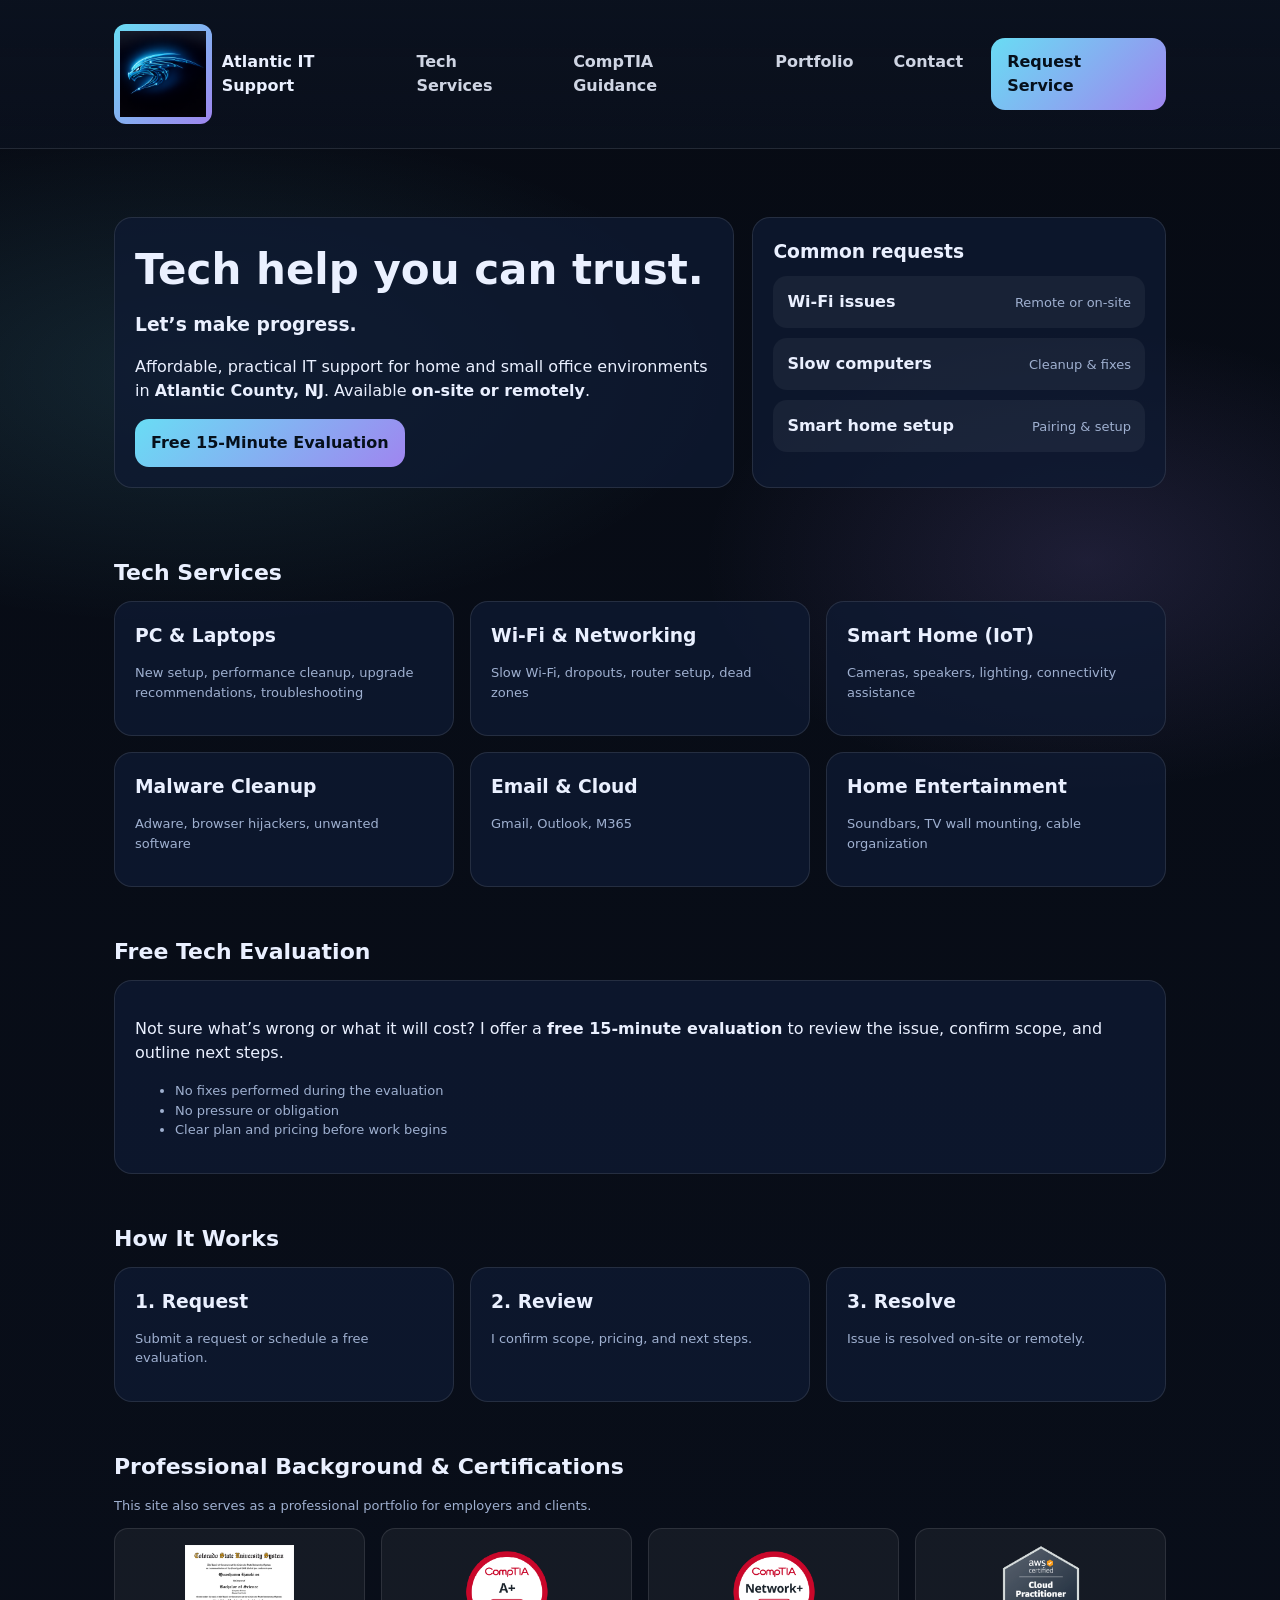
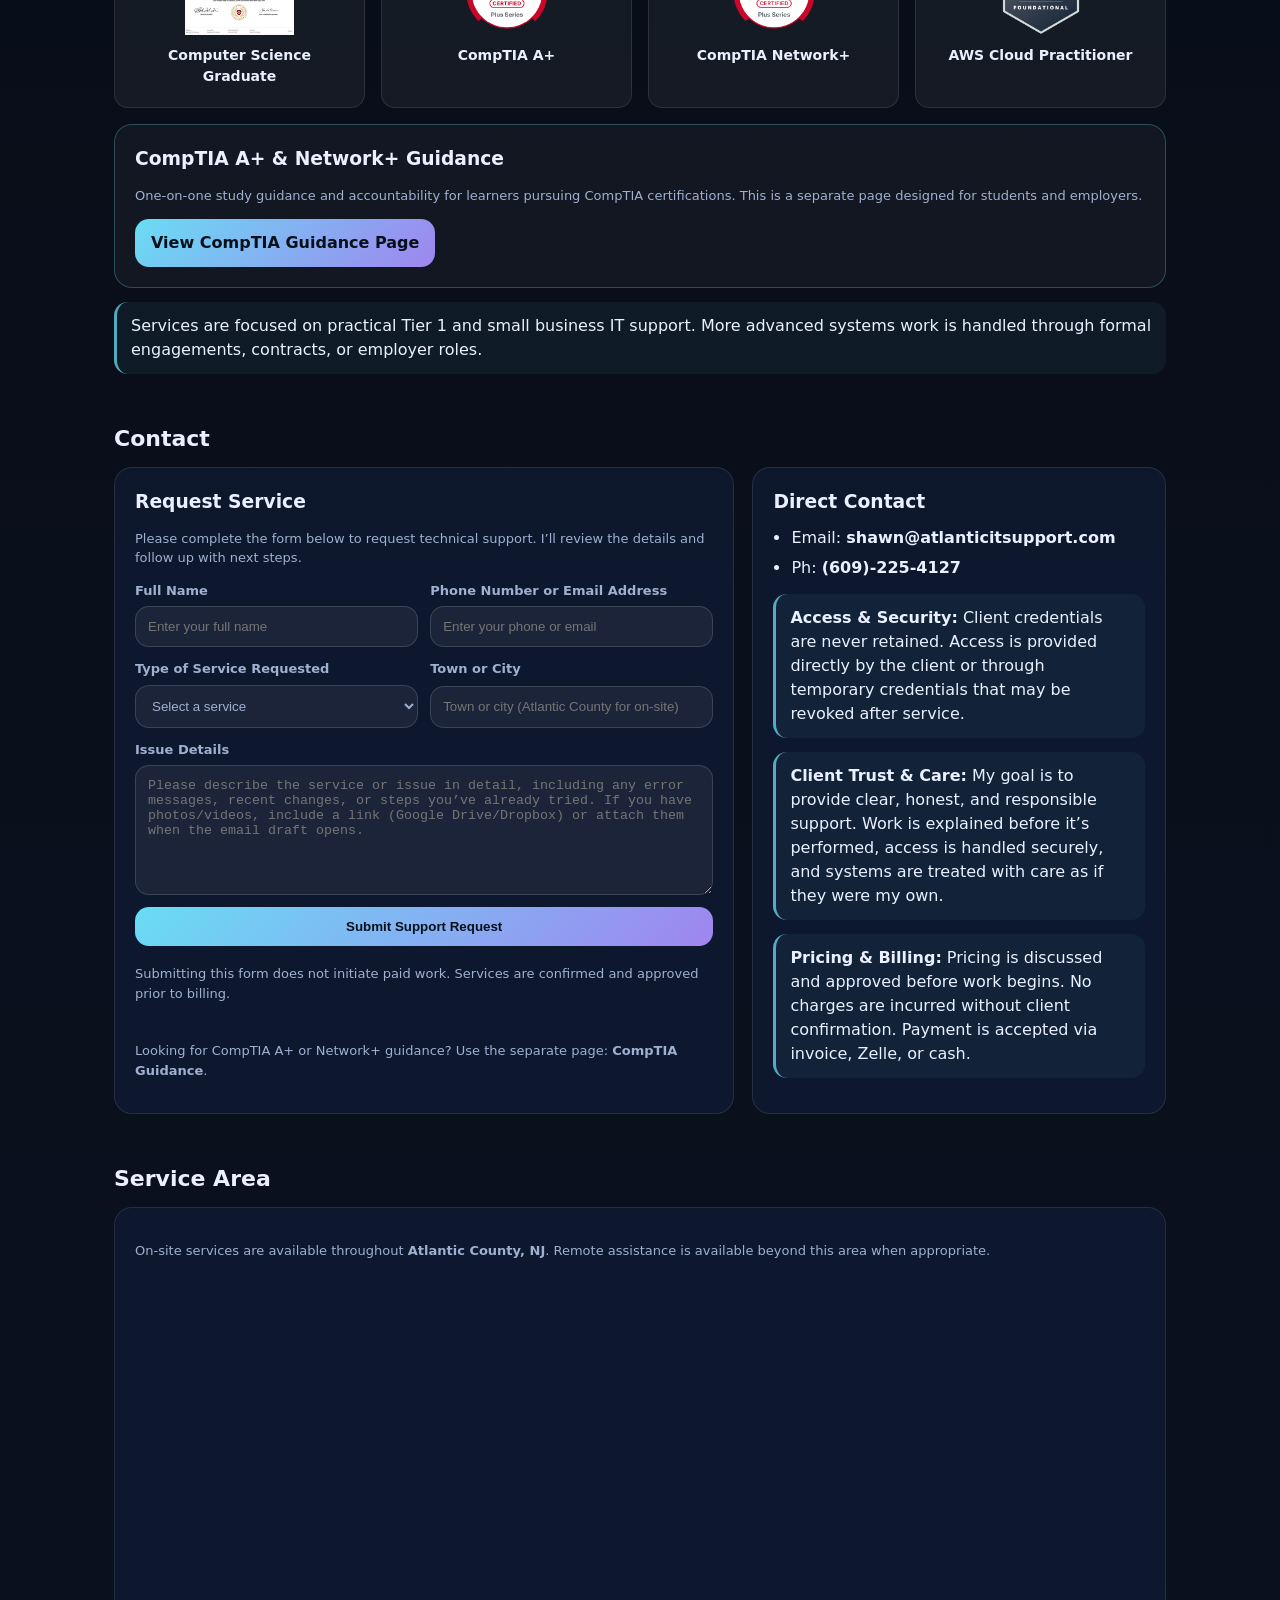
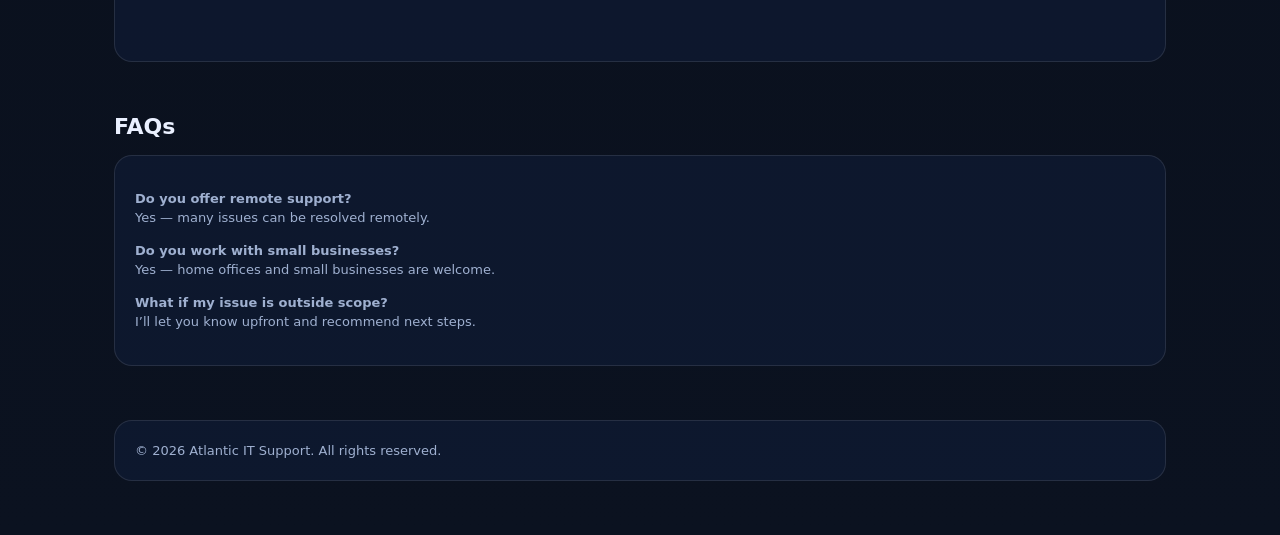
==== index.html @ 0d0eb80c "Initial commit" ====
<!doctype html>
<html lang="en">
<head>
  <meta charset="UTF-8"/>
  <meta name="viewport" content="width=device-width, initial-scale=1"/>
  <meta name="description" content="Local IT support in Atlantic County, NJ. Computers, Wi-Fi, smart home setup, cleanup, and tech diagnostics."/>
  <link rel="icon" type="image/png" href="favicon.png">
  <title>Atlantic IT Support</title>
  <link rel="stylesheet" href="styles.css"/>
</head>
<body>

<div class="nav">
  <div class="wrap">
    <div class="brand">
      <div class="logo">
        <img src="Atlantic IT logo.png" alt="Atlantic IT Support logo" />
      </div>
      <div>Atlantic IT Support</div>
    </div>

    <!-- Hamburger button (mobile) -->
    <button class="menu-toggle"
            type="button"
            aria-label="Open menu"
            aria-expanded="false"
            aria-controls="mobileMenu">
      <span></span>
      <span></span>
      <span></span>
    </button>

    <!-- Nav links (desktop + mobile dropdown) -->
    <nav id="mobileMenu" class="links" aria-label="Primary navigation">
      <a href="#services">Tech Services</a>
      <a href="comptia-guidance.html">CompTIA Guidance</a>
      <a href="#portfolio">Portfolio</a>
      <a href="#contact">Contact</a>
    </nav>

    <a class="btn primary" href="#contact">Request Service</a>
  </div>
</div>

<main class="wrap">

<section class="hero">
  <div class="grid">
    <div class="card">
      <h1>Tech help you can trust.</h1>
      <h3>Let’s make progress.</h3>
      <p>
        Affordable, practical IT support for home and small office environments in
        <strong>Atlantic County, NJ</strong>. Available <strong>on-site or remotely</strong>.
      </p>

      <div style="display:flex; gap:12px; flex-wrap:wrap;">
        <a class="btn primary" href="#evaluation">Free 15-Minute Evaluation</a>
      </div>
    </div>

    <div class="card">
      <h3>Common requests</h3>
      <div class="price"><strong>Wi-Fi issues</strong><span class="small">Remote or on-site</span></div>
      <div class="price"><strong>Slow computers</strong><span class="small">Cleanup & fixes</span></div>
      <div class="price"><strong>Smart home setup</strong><span class="small">Pairing & setup</span></div>
    </div>
  </div>
</section>

<section id="services" class="section">
  <h2>Tech Services</h2>
  <div class="cols">
    <div class="card"><h3>PC & Laptops</h3><p class="small">New setup, performance cleanup, upgrade recommendations, troubleshooting</p></div>
    <div class="card"><h3>Wi-Fi & Networking</h3><p class="small">Slow Wi-Fi, dropouts, router setup, dead zones</p></div>
    <div class="card"><h3>Smart Home (IoT)</h3><p class="small">Cameras, speakers, lighting, connectivity assistance</p></div>
    <div class="card"><h3>Malware Cleanup</h3><p class="small">Adware, browser hijackers, unwanted software</p></div>
    <div class="card"><h3>Email & Cloud</h3><p class="small">Gmail, Outlook, M365</p></div>
    <div class="card"><h3>Home Entertainment</h3><p class="small">Soundbars, TV wall mounting, cable organization</p></div>
  </div>
</section>

<section id="evaluation" class="section">
  <h2>Free Tech Evaluation</h2>
  <div class="card">
    <p>
      Not sure what’s wrong or what it will cost? I offer a
      <strong>free 15-minute evaluation</strong> to review the issue,
      confirm scope, and outline next steps.
    </p>
    <ul class="small">
      <li>No fixes performed during the evaluation</li>
      <li>No pressure or obligation</li>
      <li>Clear plan and pricing before work begins</li>
    </ul>
  </div>
</section>

<section class="section">
  <h2>How It Works</h2>
  <div class="cols">
    <div class="card">
      <h3>1. Request</h3>
      <p class="small">Submit a request or schedule a free evaluation.</p>
    </div>
    <div class="card">
      <h3>2. Review</h3>
      <p class="small">I confirm scope, pricing, and next steps.</p>
    </div>
    <div class="card">
      <h3>3. Resolve</h3>
      <p class="small">Issue is resolved on-site or remotely.</p>
    </div>
  </div>
</section>


<section id="portfolio" class="section">
  <h2>Professional Background & Certifications</h2>
  <p class="small">
    This site also serves as a professional portfolio for employers and clients.
  </p>

  <div class="badges">
    <div class="badge">
      <img src="My degree img.png" alt="Computer Science Graduate" />
      <span>Computer Science Graduate</span>
    </div>

    <div class="badge">
      <img src="comptia-a-ce-certification.1.png" alt="CompTIA A+ Certification" />
      <span>CompTIA A+</span>
    </div>

    <div class="badge">
      <img src="comptia-network-ce-certification.1.png" alt="CompTIA Network+ Certification" />
      <span>CompTIA Network+</span>
    </div>

    <div class="badge">
      <img src="aws-certified-cloud-practitioner.png" alt="AWS Cloud Practitioner Certification" />
      <span>AWS Cloud Practitioner</span>
    </div>
  </div>

  <div class="card portfolio-cta" style="margin-top:16px;">
    <h3>CompTIA A+ & Network+ Guidance</h3>
    <p class="small">
      One-on-one study guidance and accountability for learners pursuing CompTIA certifications.
      This is a separate page designed for students and employers.
    </p>
    <div style="margin-top:10px;">
      <a class="btn primary" href="comptia-guidance.html">View CompTIA Guidance Page</a>
    </div>
  </div>

  <div class="notice">
    Services are focused on practical Tier 1 and small business IT support.
    More advanced systems work is handled through formal engagements, contracts, or employer roles.
  </div>
</section>



<section id="contact" class="section">
  <h2>Contact</h2>

  <div class="grid contact-grid">
    <div class="card">
      <h3>Request Service</h3>
      <p class="small">
        Please complete the form below to request technical support. I’ll review the details and follow up with next steps.
      </p>

      <form id="supportForm" class="support-form">
        <div class="row">
          <div class="field">
            <label for="fullName">Full Name</label>
            <input id="fullName" name="name" type="text" placeholder="Enter your full name" required />
          </div>

          <div class="field">
            <label for="contactInfo">Phone Number or Email Address</label>
            <input id="contactInfo" name="contact" type="text" placeholder="Enter your phone or email" required />
          </div>
        </div>

        <div class="row">
          <div class="field">
            <label for="serviceType">Type of Service Requested</label>
            <select id="serviceType" name="service" required>
              <option value="" selected>Select a service</option>
              <option>PC & Laptop Fixes</option>
              <option>Wi-Fi & Networking</option>
              <option>Smart Home (IoT)</option>
              <option>Malware Cleanup</option>
              <option>Email & Cloud</option>
              <option>Home Entertainment</option>
              <option>Free 15-Minute Evaluation</option>
            </select>
          </div>

          <div class="field">
            <label for="location">Town or City</label>
            <input id="location" name="location" type="text" placeholder="Town or city (Atlantic County for on-site)" />
          </div>
        </div>

        <div class="field">
          <label for="details">Issue Details</label>
          <textarea
            id="details"
            name="details"
            placeholder="Please describe the service or issue in detail, including any error messages, recent changes, or steps you’ve already tried. If you have photos/videos, include a link (Google Drive/Dropbox) or attach them when the email draft opens."
            required
          ></textarea>
        </div>

        <button class="btn primary" type="submit">Submit Support Request</button>

        <p class="small form-footnote">
          Submitting this form does not initiate paid work. Services are confirmed and approved prior to billing.
        </p>

        <p class="small">
          Looking for CompTIA A+ or Network+ guidance? Use the separate page:
          <a href="comptia-guidance.html"><strong>CompTIA Guidance</strong></a>.
        </p>
      </form>
    </div>

    <div class="card">
      <h3>Direct Contact</h3>
      <ul class="contact-list">
        <li>Email: <strong><a href="mailto:shawn@atlanticitsupport.com">shawn@atlanticitsupport.com</a></strong></li>
        <li>Ph: <strong>(609)-225-4127</strong></li>
      </ul>


      <div class="notice">
          <strong>Access & Security:</strong>
           Client credentials are never retained. Access is provided directly by the
           client or through temporary credentials that may be revoked after service.
      </div>

      <div class="notice">
        <strong>Client Trust & Care:</strong>
          My goal is to provide clear, honest, and responsible support. Work is explained
          before it’s performed, access is handled securely, and systems are treated
          with care as if they were my own.
      </div>

      <div class="notice">
        <strong>Pricing & Billing:</strong>
          Pricing is discussed and approved before work begins. No charges are incurred
          without client confirmation. Payment is accepted via invoice, Zelle, or cash.
      </div>
    </div>
  </div>
</section>

<section id="service-area" class="section">
  <h2>Service Area</h2>

  <div class="card">
    <p class="small">
      On-site services are available throughout <strong>Atlantic County, NJ</strong>.
      Remote assistance is available beyond this area when appropriate.
    </p>

    <div class="map-container">
      <iframe
        src="https://www.google.com/maps/embed?pb=!1m14!1m8!1m3!1d295647.99410285515!2d-74.54299767398352!3d39.39819529822917!3m2!1i1024!2i768!4f13.1!3m3!1m2!1s0x89c0df7d93120ad5%3A0xc02d1fac0bbd6e7b!2sAtlantic%20County%2C%20NJ!5e0!3m2!1sen!2sus!4v1769293422614!5m2!1sen!2sus"
        width="100%"
        height="360"
        style="border:0;"
        allowfullscreen=""
        loading="lazy"
        referrerpolicy="no-referrer-when-downgrade">
      </iframe>
    </div>
  </div>
</section>

<section class="section">
  <h2>FAQs</h2>
  <div class="card">
    <p class="small"><strong>Do you offer remote support?</strong><br>
    Yes — many issues can be resolved remotely.</p>

    <p class="small"><strong>Do you work with small businesses?</strong><br>
    Yes — home offices and small businesses are welcome.</p>

    <p class="small"><strong>What if my issue is outside scope?</strong><br>
    I’ll let you know upfront and recommend next steps.</p>
  </div>
</section>


<section class="footer">
  <div class="card">
    © <span id="yr"></span> Atlantic IT Support. All rights reserved.
  </div>
</section>

</main>

<!-- Separate script file -->
<script src="script.js"></script>

</body>
</html>
---- styles.css ----
:root{
  --bg:#0b1220;
  --card:#0f1a33;
  --muted:#9fb0d0;
  --text:#eaf0ff;
  --accent:#6ee7ff;
  --accent2:#a78bfa;
  --border:rgba(255,255,255,.10);
  --shadow: 0 12px 40px rgba(0,0,0,.35);
  --radius:18px;
  --max:1100px;
}

*{box-sizing:border-box}

body{
  margin:0;
  font-family: ui-sans-serif, system-ui, -apple-system, Segoe UI, Roboto, Helvetica, Arial;
  background:
    radial-gradient(900px 420px at 15% 10%, rgba(110,231,255,.12), transparent 60%),
    radial-gradient(700px 420px at 85% 15%, rgba(167,139,250,.14), transparent 55%),
    linear-gradient(180deg, #070b14, var(--bg));
  color:var(--text);
  line-height:1.5;
}

a{color:inherit; text-decoration:none}

.wrap{max-width:var(--max); margin:0 auto; padding:24px}

/* ===== NAV ===== */
.nav{
  position:static;
  background: linear-gradient(180deg, rgba(11,18,32,0.85), rgba(11,18,32,0.65));
  border-bottom:1px solid var(--border);
}

.nav .wrap{
  display:flex;
  align-items:center;
  justify-content:space-between;
  gap:16px;
  position:relative; /* needed for mobile dropdown positioning */
}

.brand{
  display:flex;
  gap:10px;
  align-items:center;
  font-weight:800;
}

.logo{
  width:100px;
  height:100px;
  border-radius:12px;
  background: linear-gradient(135deg, rgba(110,231,255,.95), rgba(167,139,250,.95));
  display:flex;
  align-items:center;
  justify-content:center;
}

.logo img{
  width:100%;
  height:100%;
  padding:6px;
  object-fit:contain;
  display:block;
}

/* Desktop links */
.links{
  display:flex;
  gap:16px;
}

.links a{
  color: rgba(234,240,255,0.88);
  font-weight:700;
  padding:8px 12px;
  border-radius:10px;
  transition: background 0.2s ease, color 0.2s ease;
}

.links a:hover{
  background: rgba(255,255,255,0.08);
  color: var(--text);
}

.links a:focus-visible{
  outline:2px solid var(--accent);
  outline-offset:2px;
}

/* Buttons */
.btn{
  display:inline-flex;
  align-items:center;
  justify-content:center;
  padding:12px 16px;
  border-radius:14px;
  font-weight:800;
  border:1px solid rgba(255,255,255,.14);
  background: rgba(255,255,255,.06);
}

.btn.primary{
  border:none;
  background: linear-gradient(135deg, rgba(110,231,255,.95), rgba(167,139,250,.95));
  color:#06101b;
}

/* ===== Hamburger Button ===== */
.menu-toggle{
  display:none; /* desktop hidden */
  width:44px;
  height:44px;
  border-radius:12px;
  border:1px solid rgba(255,255,255,.14);
  background: rgba(255,255,255,.06);
  cursor:pointer;
  padding:10px;
  flex-direction:column;
  align-items:center;
  justify-content:center;
  gap:4px;
}

.menu-toggle span{
  display:block;
  width:22px;
  height:2px;
  background: rgba(234,240,255,0.92);
  border-radius:2px;
}

/* ===== Layout / Typography ===== */
.hero{padding:44px 0}

.grid{
  display:grid;
  gap:18px;
  grid-template-columns: 1.2fr .8fr;
}

.card{
  background: rgba(15,26,51,.78);
  border:1px solid var(--border);
  border-radius: var(--radius);
  padding:20px;
}

h1{font-size:42px;margin:0 0 10px}
h2{font-size:22px;margin:0 0 12px}
h3{margin:0 0 8px}

.sub{color:var(--muted);margin-bottom:16px}
.small{font-size:13px;color:var(--muted)}

.section{padding:24px 0}

.cols{
  display:grid;
  gap:16px;
  grid-template-columns:repeat(3,1fr);
}

/* Common request rows */
.price{
  display:flex;
  justify-content:space-between;
  align-items:baseline;
  gap:12px;
  padding:14px;
  border-radius:14px;
  background:rgba(255,255,255,.05);
  margin-top:10px;
}

.price strong{font-weight:800}

.price .small{
  white-space:nowrap;
  margin-left:auto;
  text-align:right;
}

/* Notices */
.notice{
  border-left:3px solid rgba(110,231,255,.7);
  padding:12px 14px;
  background: rgba(110,231,255,.06);
  border-radius: 14px;
  margin-top:14px;
}

/* ===== Badges ===== */
.badges{
  display:grid;
  grid-template-columns:repeat(auto-fit,minmax(180px,1fr));
  gap:16px;
  align-items:stretch;
}

.badge{
  background: rgba(255,255,255,.05);
  border:1px solid var(--border);
  border-radius:14px;
  padding:16px;
  text-align:center;

  display:flex;
  flex-direction:column;
  justify-content:flex-start;
  gap:10px;
  min-height: 180px;
}

.badge img{
  width:100%;
  max-width:120px;
  height:90px;
  object-fit:contain;
  margin:0 auto;
  display:block;
}

.badge span{
  display:block;
  font-size:14px;
  color: var(--text);
  font-weight:800;
}

.portfolio-cta{
  border:1px solid rgba(110,231,255,.25);
  background: rgba(255,255,255,.04);
}

/* ===== Contact / Forms ===== */
.contact-grid{align-items: stretch}

.support-form{
  margin-top: 10px;
  display: grid;
  gap: 12px;
}

.field{
  display: grid;
  gap: 6px;
}

label{
  font-size: 13px;
  color: var(--muted);
  font-weight: 700;
}

input, textarea, select{
  width:100%;
  padding:12px 12px;
  border-radius:14px;
  border:1px solid rgba(255,255,255,.14);
  background: rgba(255,255,255,.06);
  color: var(--text);
  outline:none;
}

textarea{
  min-height: 130px;
  resize: vertical;
}

.row{
  display:grid;
  gap:12px;
  grid-template-columns: 1fr 1fr;
}

.form-footnote{margin-top: 6px}

.contact-list{
  margin: 10px 0 0;
  padding-left: 18px;
}

.contact-list li{margin: 6px 0}

/* Dropdown visibility */
select{ color: var(--text); background: rgba(255,255,255,.06); }
select option{ color: #0b1220; background: #ffffff; }
select optgroup{ color: #0b1220; background: #ffffff; }
select:invalid{ color: var(--muted); }
option[value=""]{ color: var(--muted); }

/* ===== Footer ===== */
.footer{padding:30px 0;color:var(--muted);font-size:13px}

/* ===== Responsive ===== */

/* Tablet and below */
@media(max-width:900px){
  .grid{ grid-template-columns:1fr; }
  .cols{ grid-template-columns:1fr; }

  /* show burger */
  .menu-toggle{ display:flex; }

  /* hide desktop links */
  .links{ display:none; }

  /* dropdown menu */
  body.menu-open .links{
    display:flex;
    flex-direction:column;
    gap:6px;
    position:absolute;
    right:24px;
    top: calc(100% + 10px);
    min-width: 240px;
    padding:12px;
    border-radius:16px;
    border:1px solid rgba(255,255,255,.14);
    background: rgba(11,18,32,.92);
    backdrop-filter: blur(10px);
    box-shadow: var(--shadow);
    z-index: 50;
  }

  body.menu-open .links a{
    padding:10px 12px;
    border-radius:12px;
  }

  /* nav wrap spacing so brand + burger + CTA fit */
  .nav .wrap{
    gap:12px;
    flex-wrap:nowrap;
  }

  /* optional: hide CTA on mobile if it feels crowded */
  /* .btn.primary[href="#contact"]{ display:none; } */
}

/* Phone */
@media (max-width:700px){
  .wrap{ padding:16px; }

  .logo{
    width:56px;
    height:56px;
  }
  .logo img{ padding:8px; }

  h1{
    font-size:34px;
    line-height:1.15;
  }

  .hero h3{
    font-size:18px;
    margin-top:6px;
  }

  /* stack hero buttons nicely */
  .hero .card > div[style*="display:flex"]{
    flex-direction:column;
    align-items:stretch;
  }
  .hero .btn{ width:100%; }

  .price{ flex-wrap:wrap; }
  .price .small{ white-space:normal; }
  .row{ grid-template-columns:1fr; }
}

/* Small phones */
@media (max-width:480px){
  .logo{
    width:48px;
    height:48px;
  }
  .logo img{ padding:7px; }

  h1{ font-size:30px; }

  input, textarea, select{ padding:11px 11px; }

  body.menu-open .links{
    right:16px;
    min-width: 220px;
  }
}
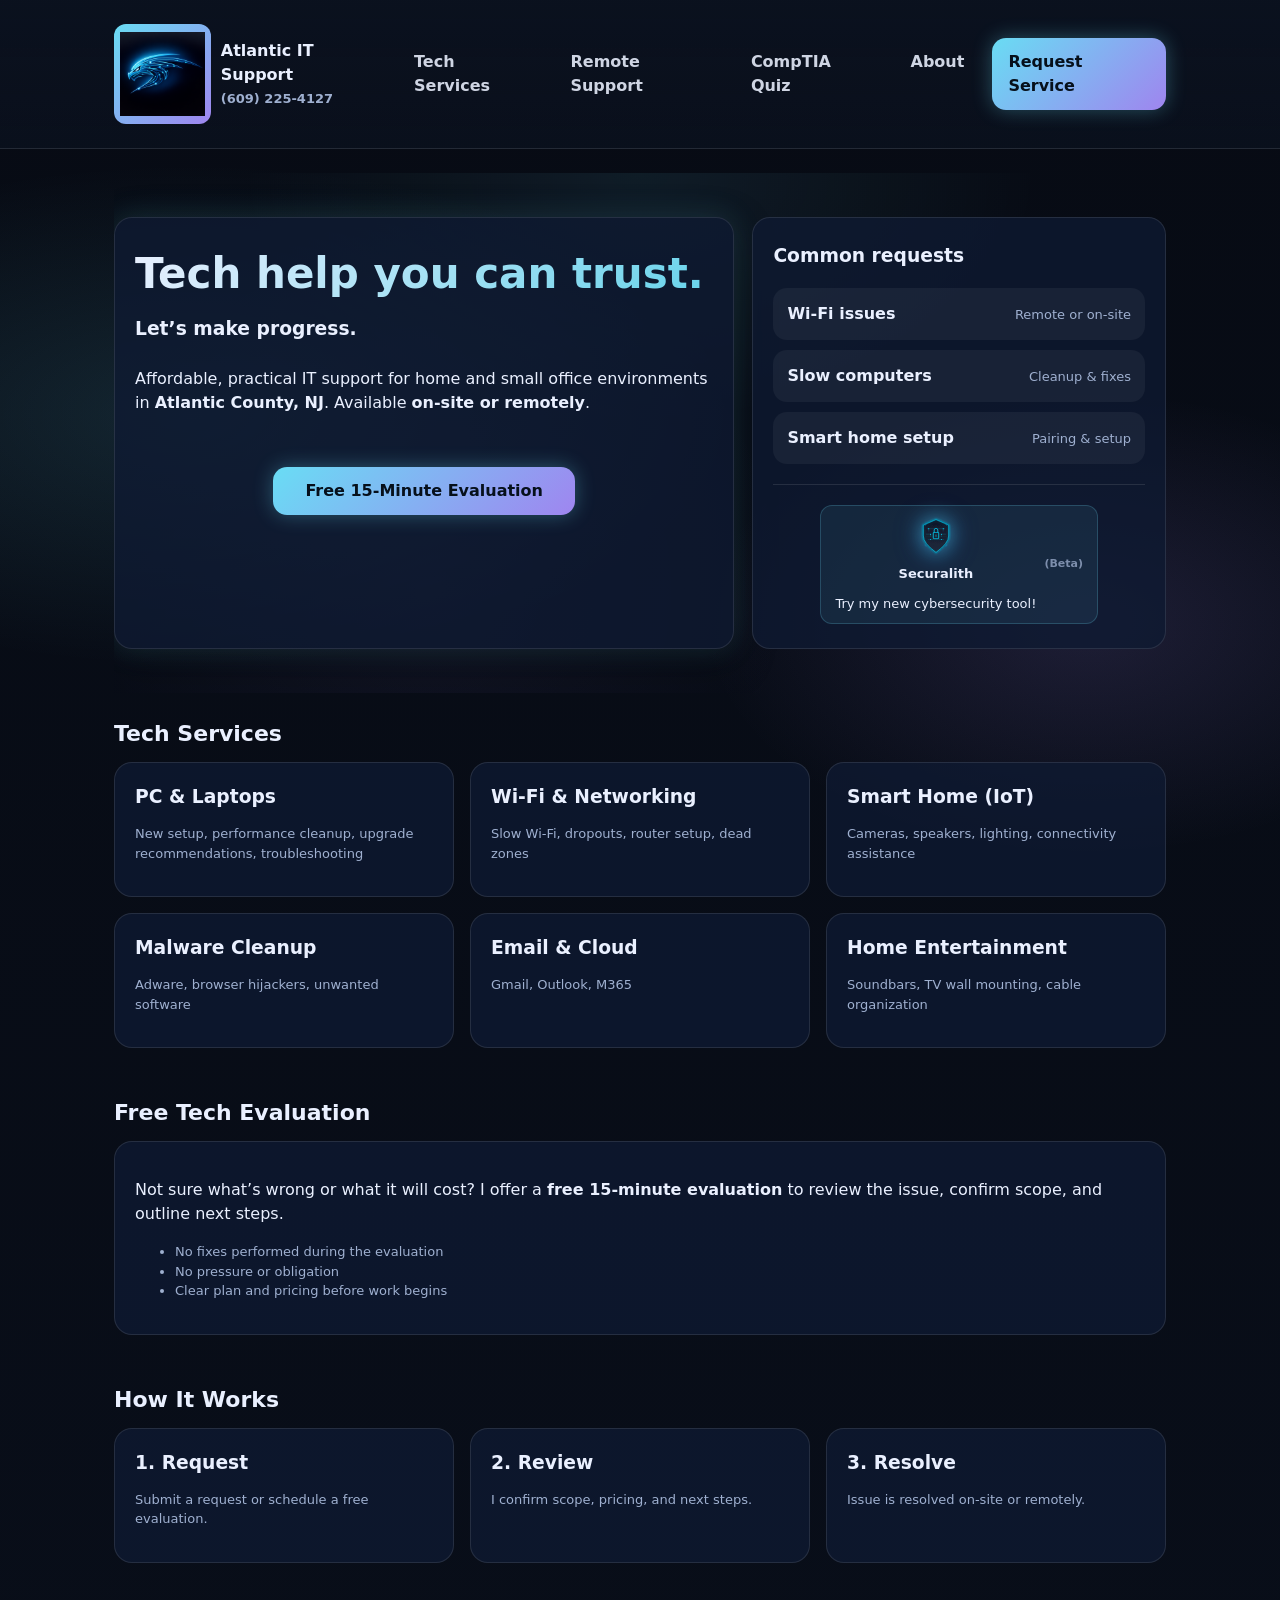
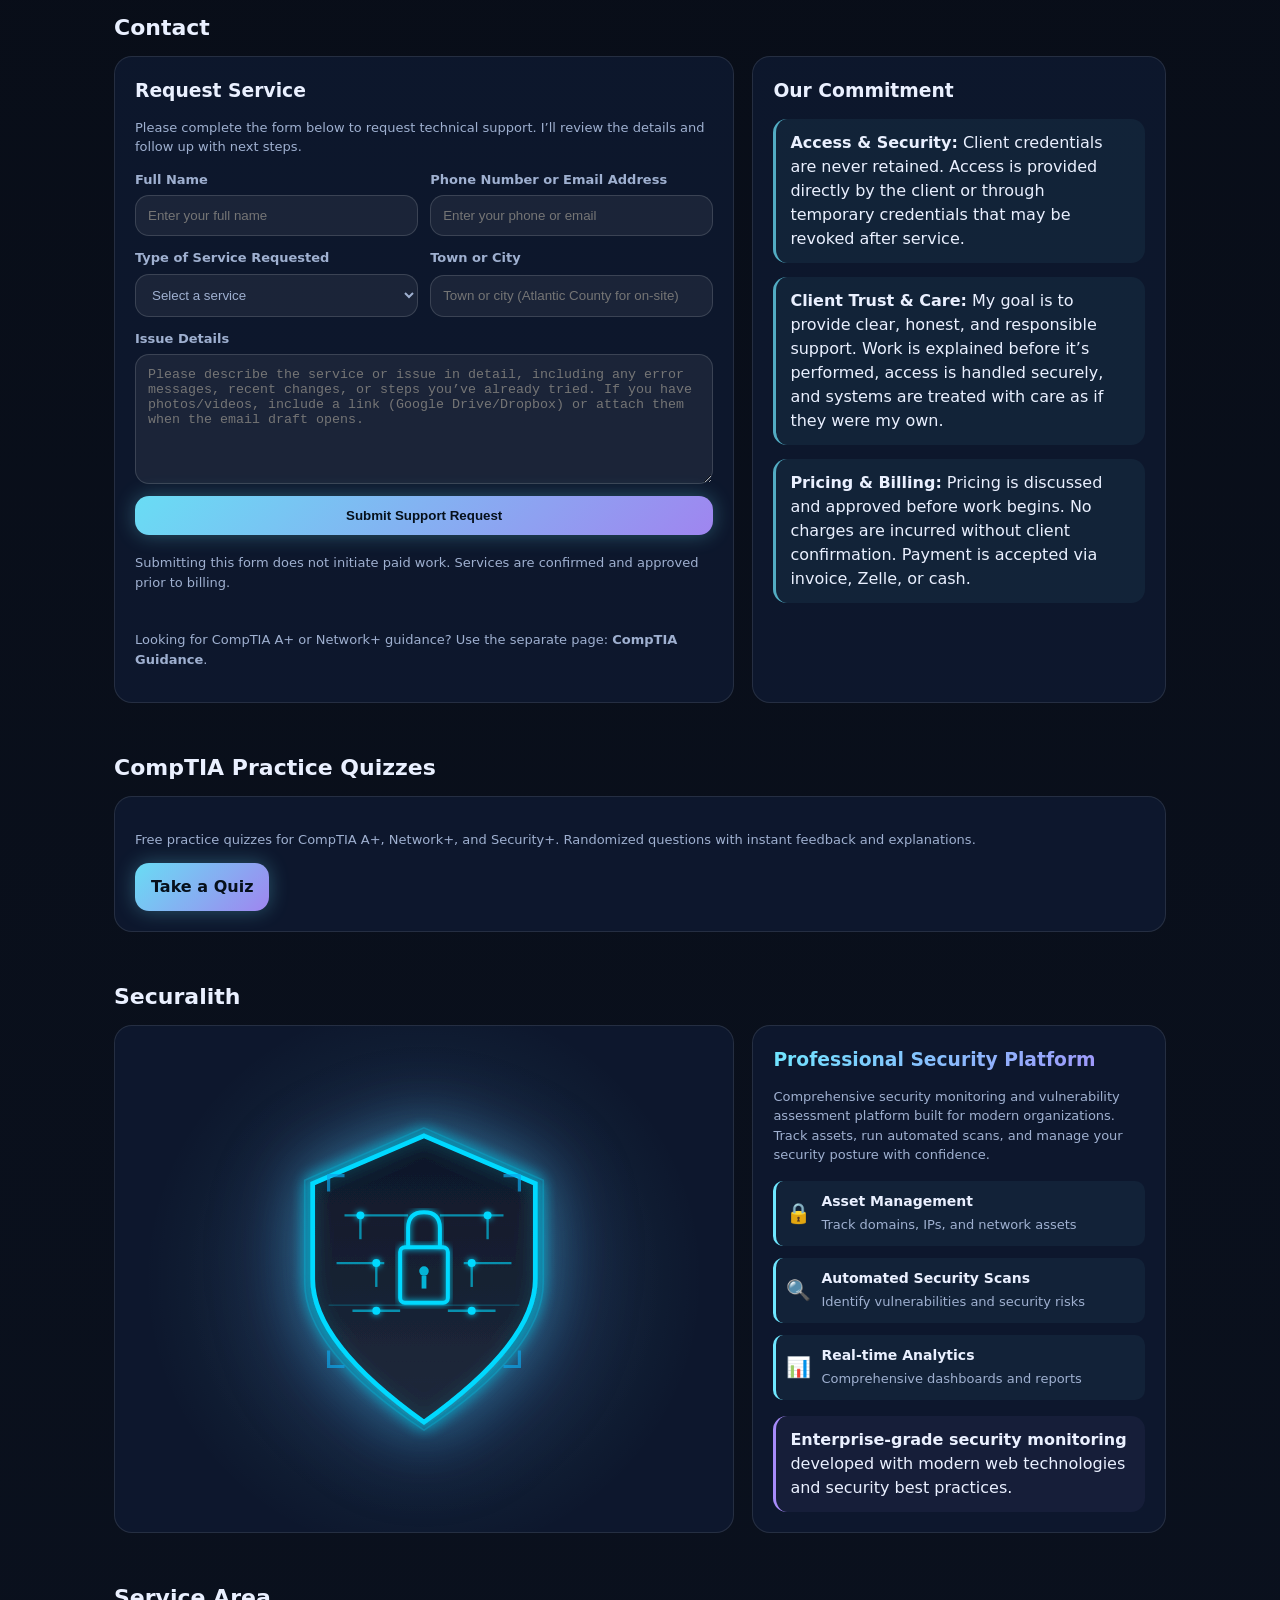
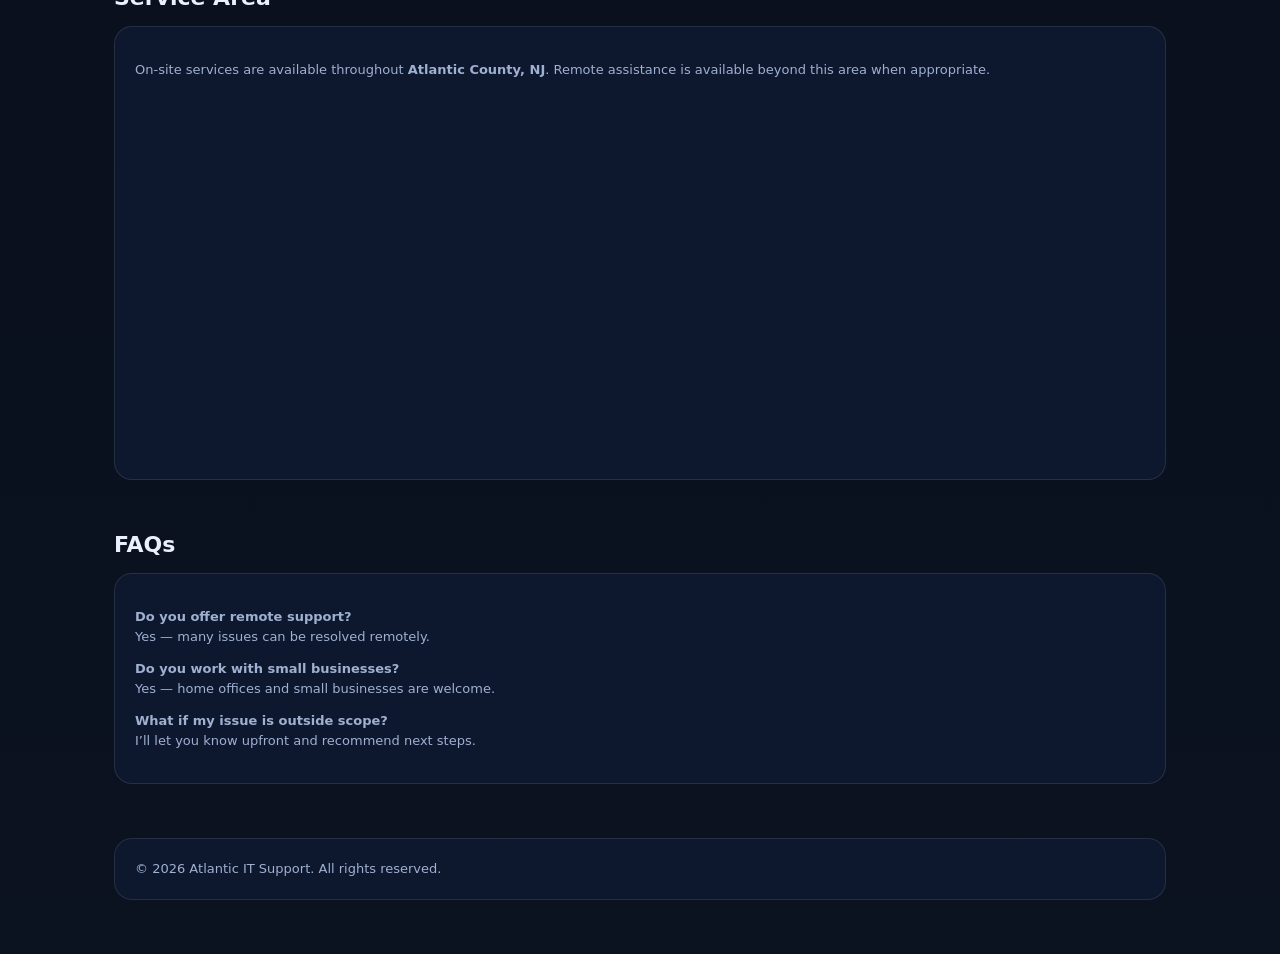
==== commit aecc1a87: "Add Gemini AI-powered CompTIA quiz generator - Replace paid guidance page with free AI quiz generato" ====
--- a/index.html
+++ b/index.html
@@ -3,6 +3,7 @@
 <head>
   <meta charset="UTF-8"/>
   <meta name="viewport" content="width=device-width, initial-scale=1"/>
+  <meta http-equiv="Content-Security-Policy" content="default-src 'self'; script-src 'self'; style-src 'self' 'unsafe-inline'; img-src 'self' data:; font-src 'self'; connect-src 'self' https://www.securalith.com/; frame-src https://www.google.com; frame-ancestors 'none'; base-uri 'self'; form-action 'self';" />
   <meta name="description" content="Local IT support in Atlantic County, NJ. Computers, Wi-Fi, smart home setup, cleanup, and tech diagnostics."/>
   <link rel="icon" type="image/png" href="favicon.png">
   <title>Atlantic IT Support</title>
@@ -16,7 +17,10 @@
       <div class="logo">
         <img src="Atlantic IT logo.png" alt="Atlantic IT Support logo" />
       </div>
-      <div>Atlantic IT Support</div>
+      <div>
+        <div>Atlantic IT Support</div>
+        <div class="small" style="margin-top: 2px;"><a href="tel:+16092254127" style="color: inherit; text-decoration: none;">(609) 225-4127</a></div>
+      </div>
     </div>
 
     <!-- Hamburger button (mobile) -->
@@ -32,10 +36,10 @@
 
     <!-- Nav links (desktop + mobile dropdown) -->
     <nav id="mobileMenu" class="links" aria-label="Primary navigation">
-      <a href="#services">Tech Services</a>
-      <a href="comptia-guidance.html">CompTIA Guidance</a>
-      <a href="#portfolio">Portfolio</a>
-      <a href="#contact">Contact</a>
+      <a href="index.html">Tech Services</a>
+      <a href="remote-support.html">Remote Support</a>
+      <a href="comptia-guidance.html">CompTIA Quiz</a>
+      <a href="about.html">About</a>
     </nav>
 
     <a class="btn primary" href="#contact">Request Service</a>
@@ -54,8 +58,8 @@
         <strong>Atlantic County, NJ</strong>. Available <strong>on-site or remotely</strong>.
       </p>
 
-      <div style="display:flex; gap:12px; flex-wrap:wrap;">
-        <a class="btn primary" href="#evaluation">Free 15-Minute Evaluation</a>
+      <div style="display:flex; gap:12px; flex-wrap:wrap; justify-content:center; margin-top:36px;">
+        <a class="btn primary" href="#evaluation" style="padding-left:32px; padding-right:32px;">Free 15-Minute Evaluation</a>
       </div>
     </div>
 
@@ -64,6 +68,17 @@
       <div class="price"><strong>Wi-Fi issues</strong><span class="small">Remote or on-site</span></div>
       <div class="price"><strong>Slow computers</strong><span class="small">Cleanup & fixes</span></div>
       <div class="price"><strong>Smart home setup</strong><span class="small">Pairing & setup</span></div>
+      
+      <div style="margin-top:20px; padding-top:20px; border-top:1px solid var(--border); display:flex; justify-content:center;">
+        <a href="#security-dashboard" class="hero-shield-link">
+          <div style="display:flex; flex-direction:column; align-items:center; gap:8px;">
+            <img src="shield-logo.svg" alt="Securalith" class="hero-shield" />
+            <span style="font-size:13px; font-weight:700; color:var(--text);">Securalith</span>
+            <span class="small" style="color:var(--text); margin-top:2px;">Try my new cybersecurity tool!</span>
+          </div>
+          <span class="beta-label">(Beta)</span>
+        </a>
+      </div>
     </div>
   </div>
 </section>
@@ -114,54 +129,6 @@
   </div>
 </section>
 
-
-<section id="portfolio" class="section">
-  <h2>Professional Background & Certifications</h2>
-  <p class="small">
-    This site also serves as a professional portfolio for employers and clients.
-  </p>
-
-  <div class="badges">
-    <div class="badge">
-      <img src="My degree img.png" alt="Computer Science Graduate" />
-      <span>Computer Science Graduate</span>
-    </div>
-
-    <div class="badge">
-      <img src="comptia-a-ce-certification.1.png" alt="CompTIA A+ Certification" />
-      <span>CompTIA A+</span>
-    </div>
-
-    <div class="badge">
-      <img src="comptia-network-ce-certification.1.png" alt="CompTIA Network+ Certification" />
-      <span>CompTIA Network+</span>
-    </div>
-
-    <div class="badge">
-      <img src="aws-certified-cloud-practitioner.png" alt="AWS Cloud Practitioner Certification" />
-      <span>AWS Cloud Practitioner</span>
-    </div>
-  </div>
-
-  <div class="card portfolio-cta" style="margin-top:16px;">
-    <h3>CompTIA A+ & Network+ Guidance</h3>
-    <p class="small">
-      One-on-one study guidance and accountability for learners pursuing CompTIA certifications.
-      This is a separate page designed for students and employers.
-    </p>
-    <div style="margin-top:10px;">
-      <a class="btn primary" href="comptia-guidance.html">View CompTIA Guidance Page</a>
-    </div>
-  </div>
-
-  <div class="notice">
-    Services are focused on practical Tier 1 and small business IT support.
-    More advanced systems work is handled through formal engagements, contracts, or employer roles.
-  </div>
-</section>
-
-
-
 <section id="contact" class="section">
   <h2>Contact</h2>
 
@@ -181,7 +148,15 @@
 
           <div class="field">
             <label for="contactInfo">Phone Number or Email Address</label>
-            <input id="contactInfo" name="contact" type="text" placeholder="Enter your phone or email" required />
+            <input 
+              id="contactInfo" 
+              name="contact" 
+              type="text" 
+              placeholder="Enter your phone or email" 
+              pattern="^([a-zA-Z0-9._%+-]+@[a-zA-Z0-9.-]+\.[a-zA-Z]{2,}|(\+?\d{1,3}[-.\s]?)?\(?\d{3}\)?[-.\s]?\d{3}[-.\s]?\d{4})$"
+              title="Please enter a valid email address or phone number (e.g., 123-456-7890)"
+              required 
+            />
           </div>
         </div>
 
@@ -230,11 +205,7 @@
     </div>
 
     <div class="card">
-      <h3>Direct Contact</h3>
-      <ul class="contact-list">
-        <li>Email: <strong><a href="mailto:shawn@atlanticitsupport.com">shawn@atlanticitsupport.com</a></strong></li>
-        <li>Ph: <strong>(609)-225-4127</strong></li>
-      </ul>
+      <h3>Our Commitment</h3>
 
 
       <div class="notice">
@@ -254,6 +225,79 @@
         <strong>Pricing & Billing:</strong>
           Pricing is discussed and approved before work begins. No charges are incurred
           without client confirmation. Payment is accepted via invoice, Zelle, or cash.
+      </div>
+    </div>
+  </div>
+</section>
+
+<section class="section">
+  <h2>CompTIA Practice Quizzes</h2>
+  <div class="card">
+    <p class="small">
+      Free practice quizzes for CompTIA A+, Network+, and Security+.
+      Randomized questions with instant feedback and explanations.
+    </p>
+    <div style="margin-top:10px;">
+      <a class="btn primary" href="comptia-guidance.html">Take a Quiz</a>
+    </div>
+  </div>
+</section>
+
+<section id="security-dashboard" class="section">
+  <h2>Securalith</h2>
+  <div class="grid">
+    <div class="card" style="display: flex; align-items: center; justify-content: center; position: relative; overflow: hidden; min-height: 400px;">
+      <!-- Background glow effects -->
+      <div style="position: absolute; inset: 0; background: radial-gradient(circle at center, rgba(110,231,255,0.15), transparent 70%); animation: electricPulse 3s ease-in-out infinite;"></div>
+      <div style="position: absolute; inset: 0; background: radial-gradient(circle at center, rgba(167,139,250,0.1), transparent 60%); animation: electricPulse 3s ease-in-out infinite; animation-delay: 0.3s;"></div>
+      
+      <!-- Shield Logo -->
+      <div style="position: relative; z-index: 1; width: 100%; max-width: 350px; height: 350px; display: flex; align-items: center; justify-content: center;">
+        <a href="https://www.securalith.com/" target="_blank" rel="noopener noreferrer" style="width: 100%; height: 100%; display: flex; align-items: center; justify-content: center; transition: transform 0.3s ease, filter 0.3s ease;" onmouseover="this.style.transform='scale(1.05)'; this.style.filter='brightness(1.1)'" onmouseout="this.style.transform='scale(1)'; this.style.filter='brightness(1)'">
+          <img 
+            src="shield-logo.svg" 
+            alt="Securalith Shield Logo" 
+            style="width: 100%; height: 100%; object-fit: contain; filter: drop-shadow(0 0 30px rgba(110,231,255,0.4)) drop-shadow(0 10px 40px rgba(0,100,200,0.3)); cursor: pointer;"
+          />
+        </a>
+      </div>
+    </div>
+
+    <div class="card">
+      <h3 style="background: linear-gradient(135deg, var(--accent), var(--accent2)); -webkit-background-clip: text; background-clip: text; -webkit-text-fill-color: transparent;">Professional Security Platform</h3>
+      <p class="small" style="margin-bottom: 16px;">
+        Comprehensive security monitoring and vulnerability assessment platform built for modern organizations.
+        Track assets, run automated scans, and manage your security posture with confidence.
+      </p>
+      
+      <div style="display: grid; gap: 12px; margin-bottom: 16px;">
+        <div style="display: flex; align-items: center; gap: 10px; padding: 10px; background: rgba(110,231,255,0.05); border-radius: 10px; border-left: 3px solid var(--accent);">
+          <span style="font-size: 20px;">🔒</span>
+          <div>
+            <strong style="display: block; font-size: 14px;">Asset Management</strong>
+            <span class="small">Track domains, IPs, and network assets</span>
+          </div>
+        </div>
+        
+        <div style="display: flex; align-items: center; gap: 10px; padding: 10px; background: rgba(110,231,255,0.05); border-radius: 10px; border-left: 3px solid var(--accent);">
+          <span style="font-size: 20px;">🔍</span>
+          <div>
+            <strong style="display: block; font-size: 14px;">Automated Security Scans</strong>
+            <span class="small">Identify vulnerabilities and security risks</span>
+          </div>
+        </div>
+        
+        <div style="display: flex; align-items: center; gap: 10px; padding: 10px; background: rgba(110,231,255,0.05); border-radius: 10px; border-left: 3px solid var(--accent);">
+          <span style="font-size: 20px;">📊</span>
+          <div>
+            <strong style="display: block; font-size: 14px;">Real-time Analytics</strong>
+            <span class="small">Comprehensive dashboards and reports</span>
+          </div>
+        </div>
+      </div>
+
+      <div class="notice" style="border-left: 3px solid var(--accent2); background: rgba(167,139,250,0.06);">
+        <strong>Enterprise-grade security monitoring</strong> developed with modern web technologies and security best practices.
       </div>
     </div>
   </div>
--- a/styles.css
+++ b/styles.css
@@ -92,6 +92,85 @@
   outline-offset:2px;
 }
 
+/* Nav logo link styles */
+.hero-shield-link{
+  display:inline-flex;
+  align-items:center;
+  gap:8px;
+  padding:10px 14px;
+  border-radius:12px;
+  background: rgba(110,231,255,0.08);
+  border:1px solid rgba(110,231,255,0.2);
+  transition: all 0.3s ease;
+}
+
+.hero-shield-link:hover{
+  background: rgba(110,231,255,0.12);
+  border-color: rgba(110,231,255,0.4);
+  transform: scale(1.03);
+  box-shadow: 0 0 20px rgba(110,231,255,0.2);
+}
+
+.hero-shield{
+  width:40px;
+  height:40px;
+  object-fit:contain;
+  filter: drop-shadow(0 0 10px rgba(110,231,255,0.5)) drop-shadow(0 2px 12px rgba(0,100,200,0.4));
+  transition: filter 0.3s ease;
+}
+
+.hero-shield-link:hover .hero-shield{
+  filter: drop-shadow(0 0 16px rgba(110,231,255,0.7)) drop-shadow(0 2px 20px rgba(0,100,200,0.5));
+}
+
+.beta-label{
+  font-size:11px;
+  font-weight:600;
+  color: var(--muted);
+  opacity:0.75;
+}
+
+/* Status indicator styles */
+.status-dot{
+  width:10px;
+  height:10px;
+  border-radius:50%;
+  background: #ffd93d;
+  box-shadow: 0 0 8px rgba(255, 217, 61, 0.6);
+  animation: pulse 1.5s ease-in-out infinite;
+}
+
+.status-dot.online{
+  background: #6bcf7f;
+  box-shadow: 0 0 12px rgba(107, 207, 127, 0.7);
+  animation: none;
+}
+
+.status-dot.offline{
+  background: #ff4757;
+  box-shadow: 0 0 8px rgba(255, 71, 87, 0.6);
+  animation: none;
+}
+
+.status-text{
+  font-size:12px;
+  font-weight:800;
+  color: #ffd93d;
+}
+
+.status-text.online{
+  color: #6bcf7f;
+}
+
+.status-text.offline{
+  color: #ff4757;
+}
+
+@keyframes pulse{
+  0%, 100% { opacity: 1; }
+  50% { opacity: 0.5; }
+}
+
 /* Buttons */
 .btn{
   display:inline-flex;
@@ -108,6 +187,12 @@
   border:none;
   background: linear-gradient(135deg, rgba(110,231,255,.95), rgba(167,139,250,.95));
   color:#06101b;
+  box-shadow: 0 0 20px rgba(110,231,255,.3);
+  transition: all 0.3s ease;
+}
+
+.btn.primary:hover{
+  box-shadow: 0 0 30px rgba(110,231,255,.5), 0 0 60px rgba(110,231,255,.25);
 }
 
 /* ===== Hamburger Button ===== */
@@ -135,7 +220,64 @@
 }
 
 /* ===== Layout / Typography ===== */
-.hero{padding:44px 0}
+.hero{
+  padding:44px 0;
+  position:relative;
+  overflow:hidden;
+}
+
+.hero::before{
+  content:'';
+  position:absolute;
+  inset:0;
+  pointer-events:none;
+  background:
+    radial-gradient(800px 500px at 50% 0%, rgba(110,231,255,.08), transparent 50%),
+    radial-gradient(600px 600px at 30% 80%, rgba(167,139,250,.06), transparent 60%);
+  animation: electricPulse 4s ease-in-out infinite;
+}
+
+.hero .grid{
+  position:relative;
+  z-index:1;
+}
+
+.hero .card{
+  position:relative;
+  display:flex;
+  flex-direction:column;
+  padding:24px 20px;
+}
+
+.hero .card:first-child{
+  box-shadow: 0 0 30px rgba(110,231,255,.15), var(--shadow);
+  min-height:auto;
+  justify-content:flex-start;
+}
+
+.hero h1{
+  background: linear-gradient(135deg, var(--text), rgba(110,231,255,.9));
+  -webkit-background-clip:text;
+  background-clip:text;
+  -webkit-text-fill-color:transparent;
+  animation: electricGlow 3s ease-in-out infinite;
+}
+
+@keyframes electricPulse{
+  0%, 100%{ opacity:0.8; }
+  50%{ opacity:1; }
+}
+
+@keyframes electricGlow{
+  0%, 100%{ 
+    filter:drop-shadow(0 0 8px rgba(110,231,255,.3));
+    text-shadow:none;
+  }
+  50%{ 
+    filter:drop-shadow(0 0 16px rgba(110,231,255,.5));
+    text-shadow:0 0 10px rgba(110,231,255,.4);
+  }
+}
 
 .grid{
   display:grid;
@@ -375,6 +517,324 @@
   .row{ grid-template-columns:1fr; }
 }
 
+/* ===== Quiz Styles ===== */
+.quiz-card{ max-width:720px; margin:0 auto; }
+
+.hidden{ display:none !important; }
+
+/* Exam selection */
+.exam-select{
+  display:grid;
+  grid-template-columns:repeat(3,1fr);
+  gap:12px;
+  margin-top:12px;
+}
+
+.exam-btn{
+  display:flex;
+  flex-direction:column;
+  align-items:center;
+  gap:6px;
+  padding:18px 12px;
+  border-radius:14px;
+  border:1px solid var(--border);
+  background:rgba(255,255,255,.04);
+  color:var(--text);
+  cursor:pointer;
+  transition: all 0.25s ease;
+}
+
+.exam-btn:hover{
+  background:rgba(110,231,255,.08);
+  border-color:rgba(110,231,255,.3);
+}
+
+.exam-btn.selected{
+  background:rgba(110,231,255,.12);
+  border-color:var(--accent);
+  box-shadow: 0 0 16px rgba(110,231,255,.2);
+}
+
+.exam-icon{
+  font-size:22px;
+  font-weight:900;
+  background: linear-gradient(135deg, var(--accent), var(--accent2));
+  -webkit-background-clip:text;
+  background-clip:text;
+  -webkit-text-fill-color:transparent;
+}
+
+.exam-label{
+  font-weight:700;
+  font-size:14px;
+}
+
+/* Length selection */
+.length-select{
+  display:flex;
+  gap:10px;
+  margin-top:10px;
+}
+
+.length-btn{
+  padding:10px 20px;
+  border-radius:12px;
+  border:1px solid var(--border);
+  background:rgba(255,255,255,.04);
+  color:var(--text);
+  font-weight:700;
+  cursor:pointer;
+  transition: all 0.2s ease;
+}
+
+.length-btn:hover{
+  background:rgba(110,231,255,.08);
+  border-color:rgba(110,231,255,.3);
+}
+
+.length-btn.selected{
+  background:rgba(110,231,255,.12);
+  border-color:var(--accent);
+}
+
+/* Begin button */
+.quiz-begin{
+  margin-top:24px;
+  width:100%;
+  padding:14px;
+  font-size:16px;
+  opacity:0.5;
+  cursor:not-allowed;
+  transition: opacity 0.3s;
+}
+
+.quiz-begin.ready{
+  opacity:1;
+  cursor:pointer;
+}
+
+/* Quiz header / progress */
+.quiz-header{
+  display:flex;
+  align-items:center;
+  justify-content:space-between;
+  gap:14px;
+  margin-bottom:20px;
+}
+
+.quiz-progress-wrap{ flex:1; }
+
+.quiz-progress-bar{
+  height:8px;
+  border-radius:8px;
+  background:rgba(255,255,255,.08);
+  overflow:hidden;
+  margin-bottom:6px;
+}
+
+.quiz-progress-fill{
+  height:100%;
+  width:0%;
+  border-radius:8px;
+  background: linear-gradient(90deg, var(--accent), var(--accent2));
+  transition: width 0.4s ease;
+}
+
+.quiz-score{
+  white-space:nowrap;
+  font-weight:700;
+}
+
+/* Question */
+.quiz-question{
+  font-size:18px;
+  font-weight:600;
+  line-height:1.5;
+  margin-bottom:18px;
+}
+
+/* Options */
+.quiz-options{
+  list-style:none;
+  padding:0;
+  margin:0;
+  display:grid;
+  gap:10px;
+}
+
+.quiz-option{
+  width:100%;
+  text-align:left;
+  padding:14px 16px;
+  border-radius:14px;
+  border:1px solid var(--border);
+  background:rgba(255,255,255,.04);
+  color:var(--text);
+  font-size:15px;
+  cursor:pointer;
+  transition: all 0.2s ease;
+}
+
+.quiz-option:hover:not(:disabled){
+  background:rgba(110,231,255,.08);
+  border-color:rgba(110,231,255,.3);
+}
+
+.quiz-option:disabled{ cursor:default; }
+
+.quiz-option.correct{
+  background:rgba(107,207,127,.15);
+  border-color:rgba(107,207,127,.6);
+  color:#6bcf7f;
+}
+
+.quiz-option.wrong{
+  background:rgba(255,71,87,.12);
+  border-color:rgba(255,71,87,.5);
+  color:#ff6b6b;
+}
+
+/* Feedback */
+.quiz-feedback{
+  margin-top:16px;
+  padding:16px;
+  border-radius:14px;
+  background:rgba(255,255,255,.04);
+  border:1px solid var(--border);
+}
+
+.feedback-header{
+  font-weight:800;
+  font-size:16px;
+  margin-bottom:8px;
+}
+
+.feedback-header.correct{ color:#6bcf7f; }
+.feedback-header.wrong{ color:#ff6b6b; }
+
+.feedback-explain{
+  font-size:14px;
+  color:var(--muted);
+  margin:0;
+  line-height:1.6;
+}
+
+/* Next button */
+.quiz-next{
+  margin-top:18px;
+  width:100%;
+  padding:14px;
+  opacity:0.5;
+  cursor:not-allowed;
+  transition: opacity 0.3s;
+}
+
+.quiz-next.ready{
+  opacity:1;
+  cursor:pointer;
+}
+
+/* Results */
+.result-title{
+  text-align:center;
+  font-size:24px;
+  margin-bottom:20px;
+}
+
+.result-ring-wrap{
+  position:relative;
+  width:140px;
+  height:140px;
+  margin:0 auto 16px;
+}
+
+.result-ring{
+  width:100%;
+  height:100%;
+}
+
+.result-ring-text{
+  position:absolute;
+  inset:0;
+  display:flex;
+  align-items:center;
+  justify-content:center;
+}
+
+.result-pct{
+  font-size:28px;
+  font-weight:900;
+  background: linear-gradient(135deg, var(--accent), var(--accent2));
+  -webkit-background-clip:text;
+  background-clip:text;
+  -webkit-text-fill-color:transparent;
+}
+
+.result-score{
+  text-align:center;
+  font-size:16px;
+  color:var(--muted);
+  margin:0 0 8px;
+}
+
+.result-msg{
+  text-align:center;
+  font-weight:700;
+  font-size:16px;
+  margin:0 0 20px;
+}
+
+.result-msg.great{ color:#6bcf7f; }
+.result-msg.good{ color:var(--accent); }
+.result-msg.okay{ color:#ffd93d; }
+.result-msg.needs-work{ color:#ff6b6b; }
+
+.result-actions{
+  display:flex;
+  gap:12px;
+  justify-content:center;
+}
+
+.result-actions .btn{
+  min-width:140px;
+  justify-content:center;
+}
+
+/* Loading state */
+.loading-wrap{
+  text-align:center;
+  padding:40px 20px;
+}
+
+.loading-spinner{
+  width:48px;
+  height:48px;
+  border:4px solid rgba(255,255,255,.1);
+  border-top-color:var(--accent);
+  border-radius:50%;
+  margin:0 auto 20px;
+  animation: spin 0.8s linear infinite;
+}
+
+@keyframes spin{
+  to{ transform:rotate(360deg); }
+}
+
+.loading-text{
+  font-weight:700;
+  font-size:16px;
+  margin:0 0 8px;
+}
+
+/* ===== Quiz Responsive ===== */
+@media (max-width:700px){
+  .exam-select{ grid-template-columns:1fr; }
+  .length-select{ flex-wrap:wrap; }
+  .quiz-question{ font-size:16px; }
+  .result-actions{ flex-direction:column; align-items:stretch; }
+  .result-actions .btn{ min-width:auto; }
+}
+
 /* Small phones */
 @media (max-width:480px){
   .logo{
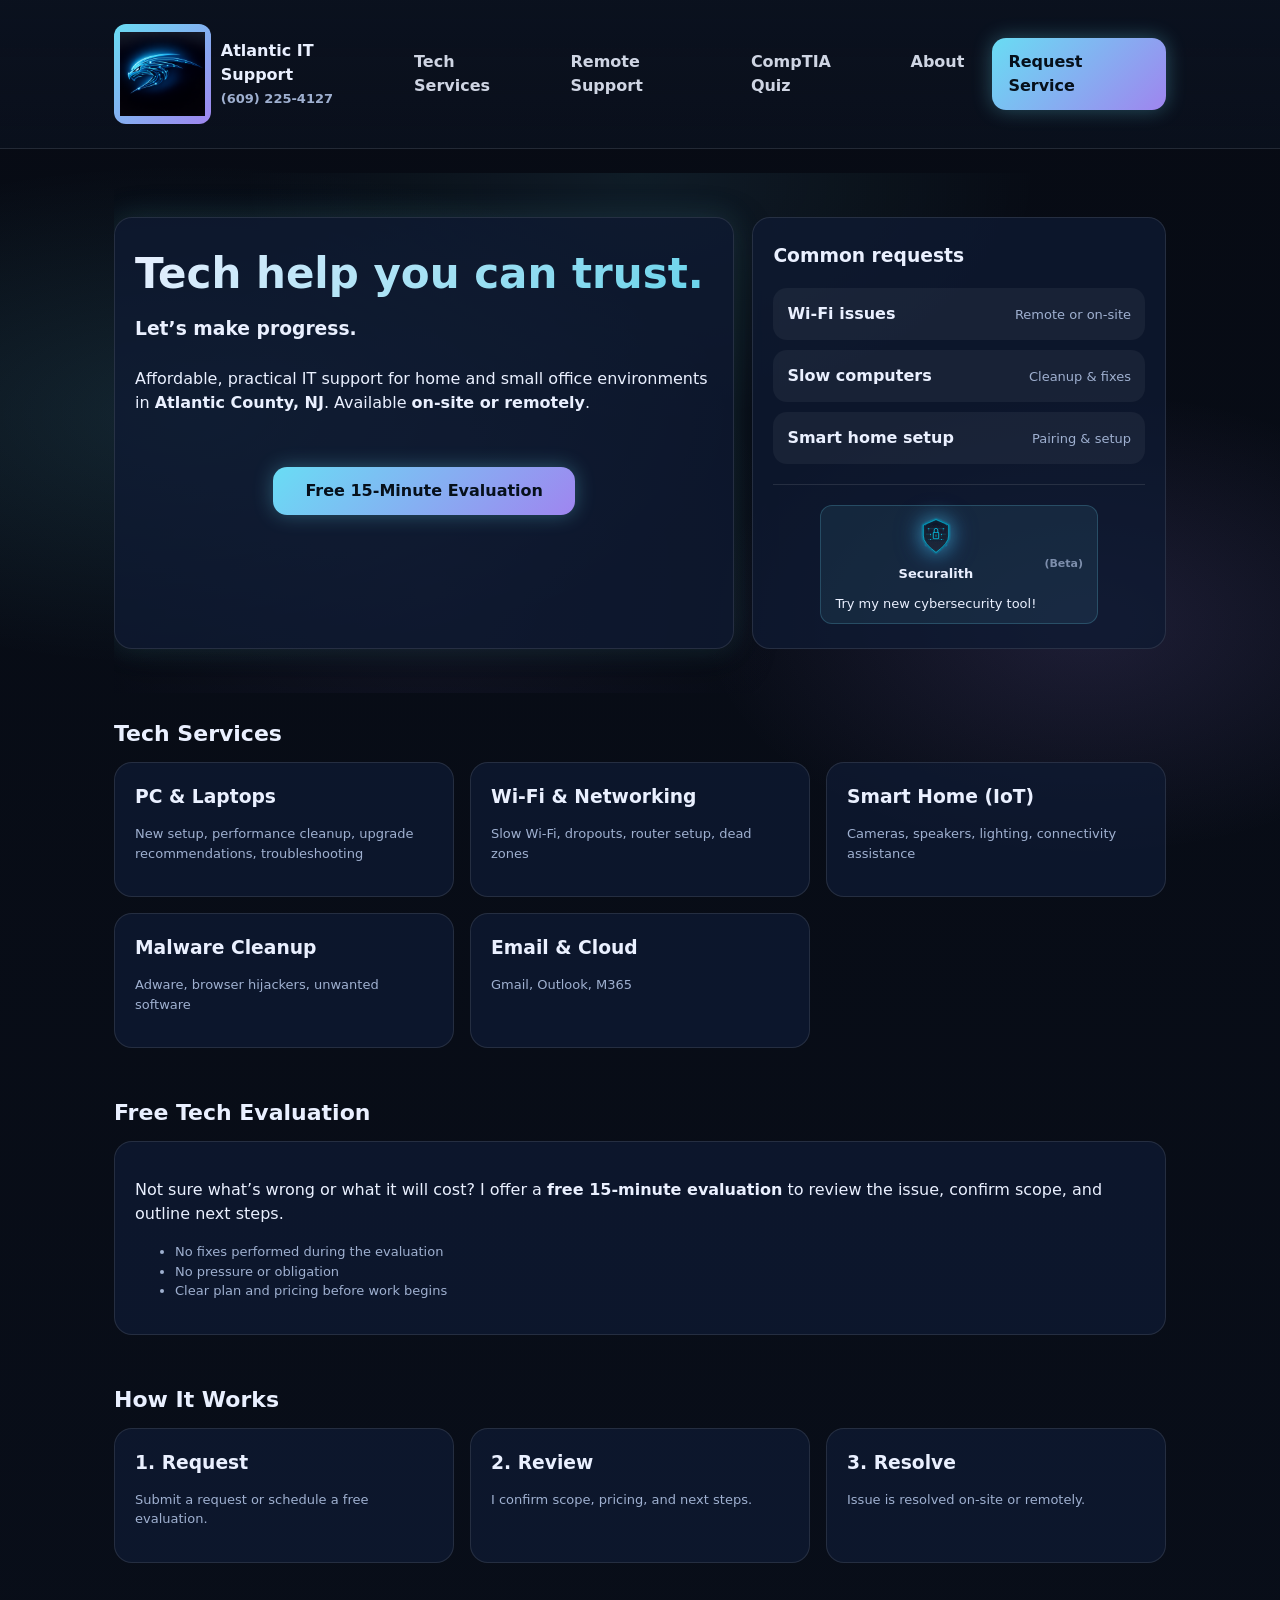
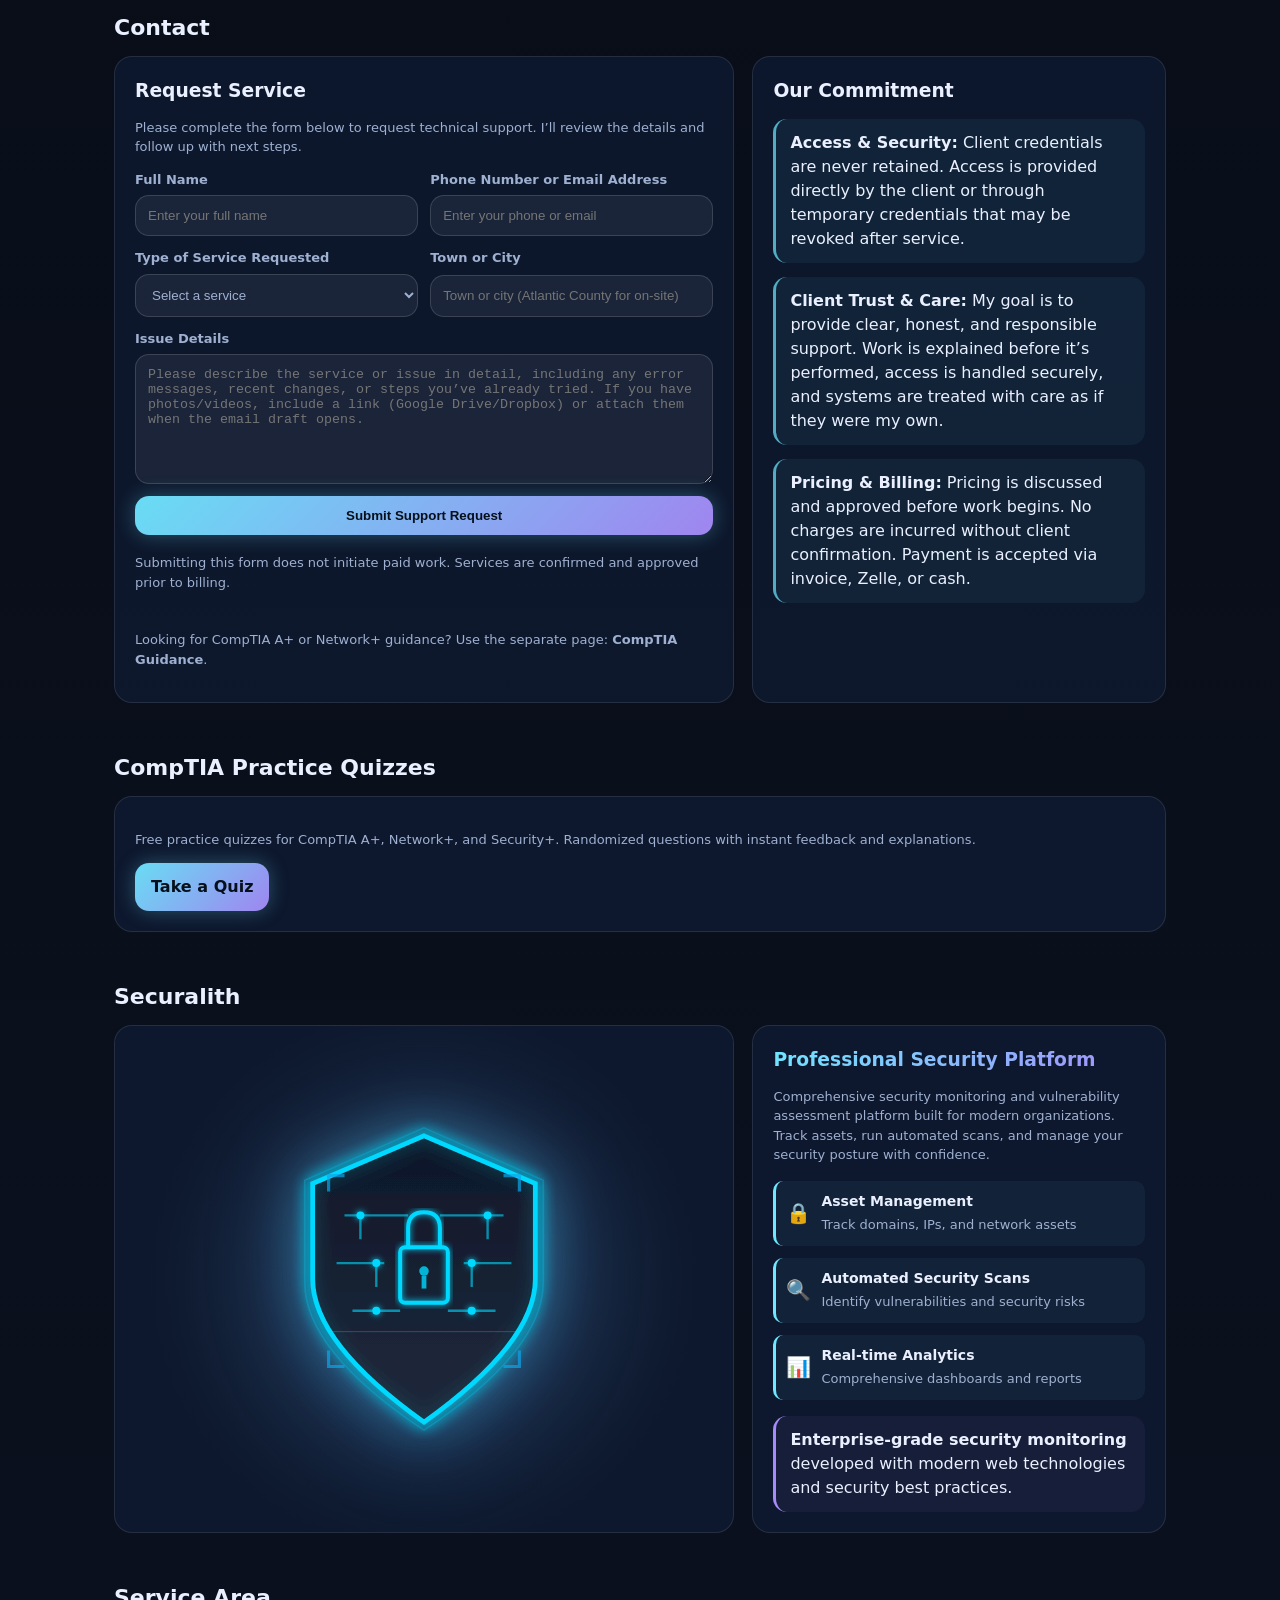
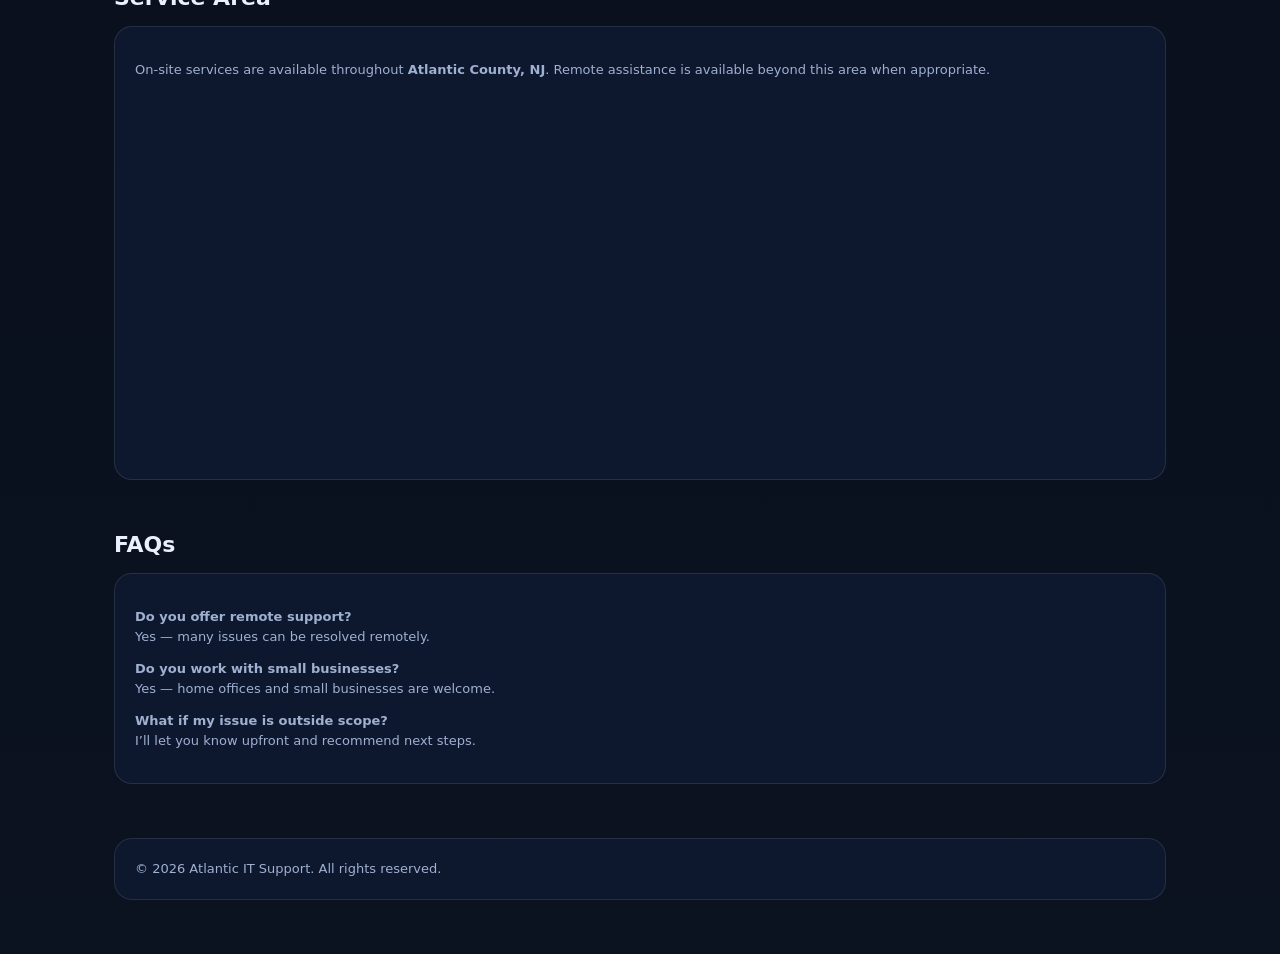
==== commit ae50293c: "Remove Home Entertainment from services Co-Authored-By: Claude Opus 4.6 <noreply@anthropic.com>" ====
--- a/index.html
+++ b/index.html
@@ -91,7 +91,6 @@
     <div class="card"><h3>Smart Home (IoT)</h3><p class="small">Cameras, speakers, lighting, connectivity assistance</p></div>
     <div class="card"><h3>Malware Cleanup</h3><p class="small">Adware, browser hijackers, unwanted software</p></div>
     <div class="card"><h3>Email & Cloud</h3><p class="small">Gmail, Outlook, M365</p></div>
-    <div class="card"><h3>Home Entertainment</h3><p class="small">Soundbars, TV wall mounting, cable organization</p></div>
   </div>
 </section>
 
@@ -170,7 +169,6 @@
               <option>Smart Home (IoT)</option>
               <option>Malware Cleanup</option>
               <option>Email & Cloud</option>
-              <option>Home Entertainment</option>
               <option>Free 15-Minute Evaluation</option>
             </select>
           </div>
--- a/styles.css
+++ b/styles.css
@@ -525,7 +525,7 @@
 /* Exam selection */
 .exam-select{
   display:grid;
-  grid-template-columns:repeat(3,1fr);
+  grid-template-columns:repeat(4,1fr);
   gap:12px;
   margin-top:12px;
 }
@@ -828,7 +828,7 @@
 
 /* ===== Quiz Responsive ===== */
 @media (max-width:700px){
-  .exam-select{ grid-template-columns:1fr; }
+  .exam-select{ grid-template-columns:repeat(2,1fr); }
   .length-select{ flex-wrap:wrap; }
   .quiz-question{ font-size:16px; }
   .result-actions{ flex-direction:column; align-items:stretch; }
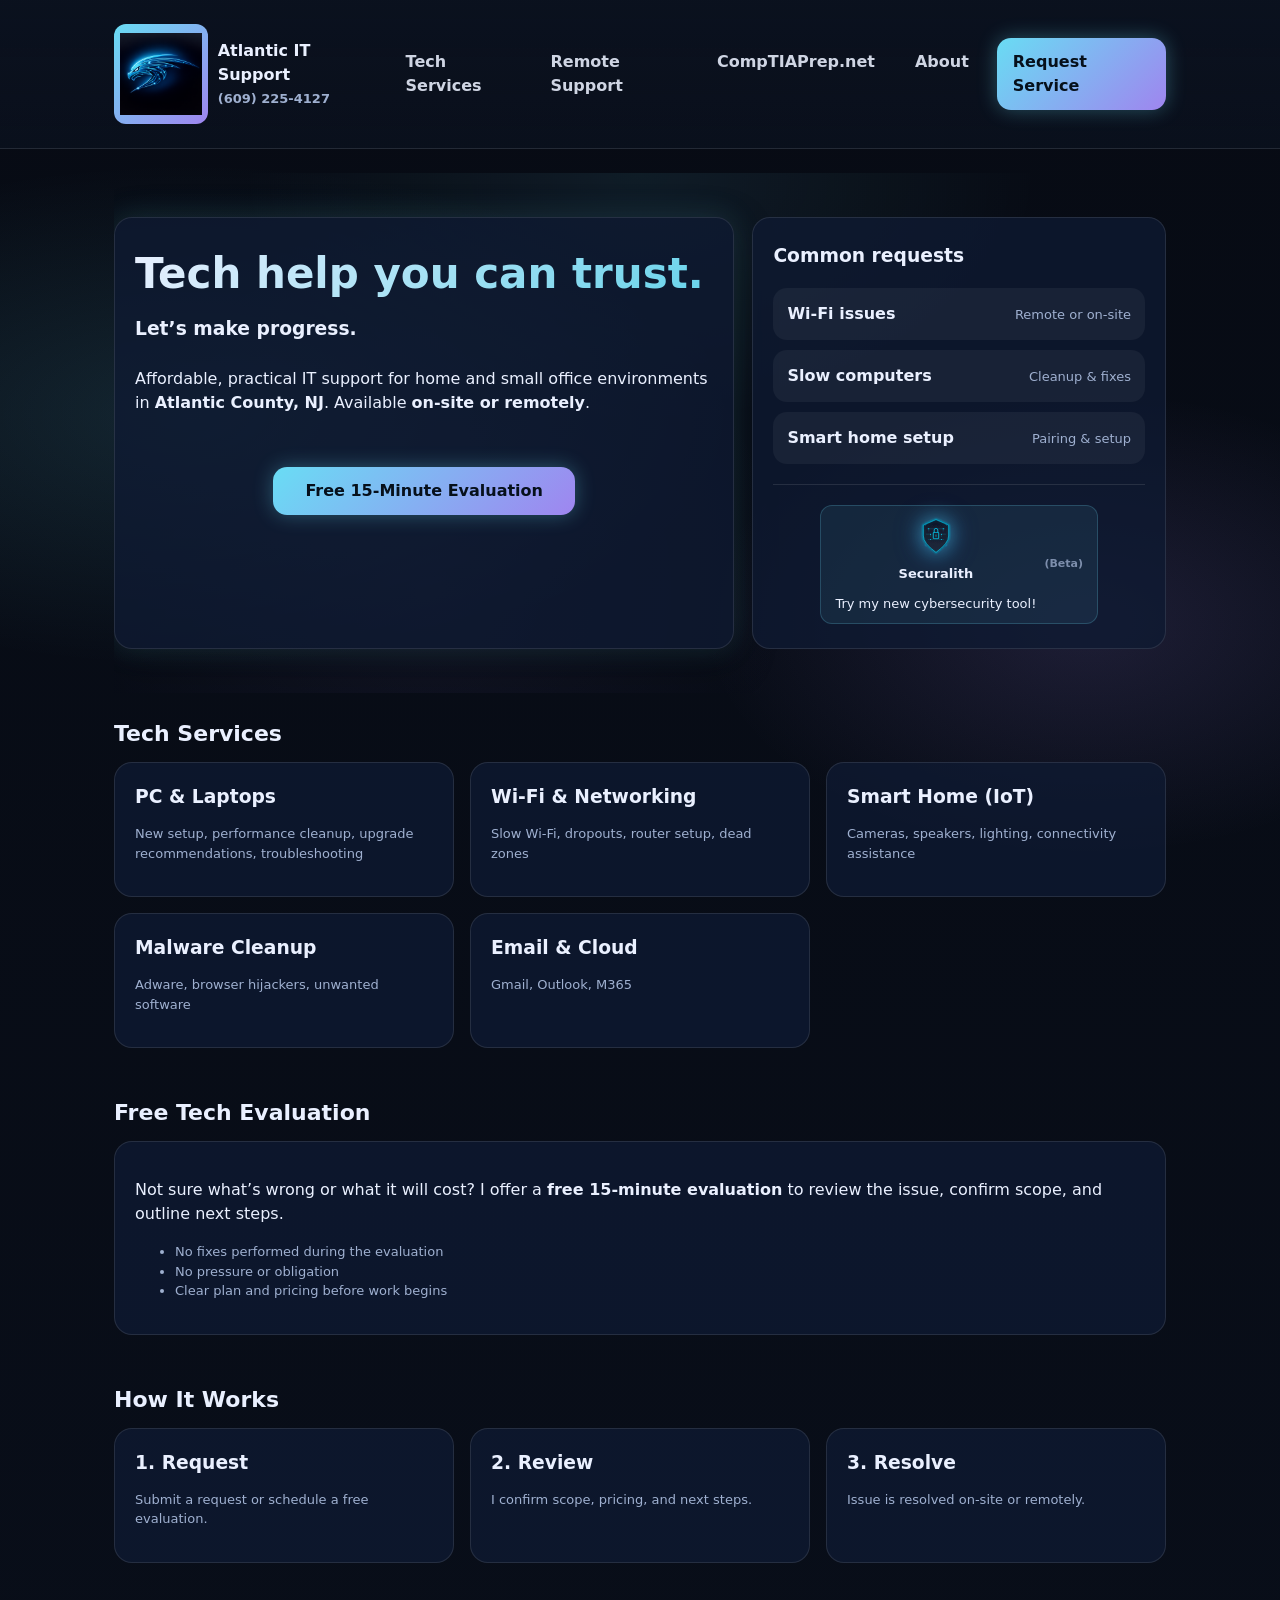
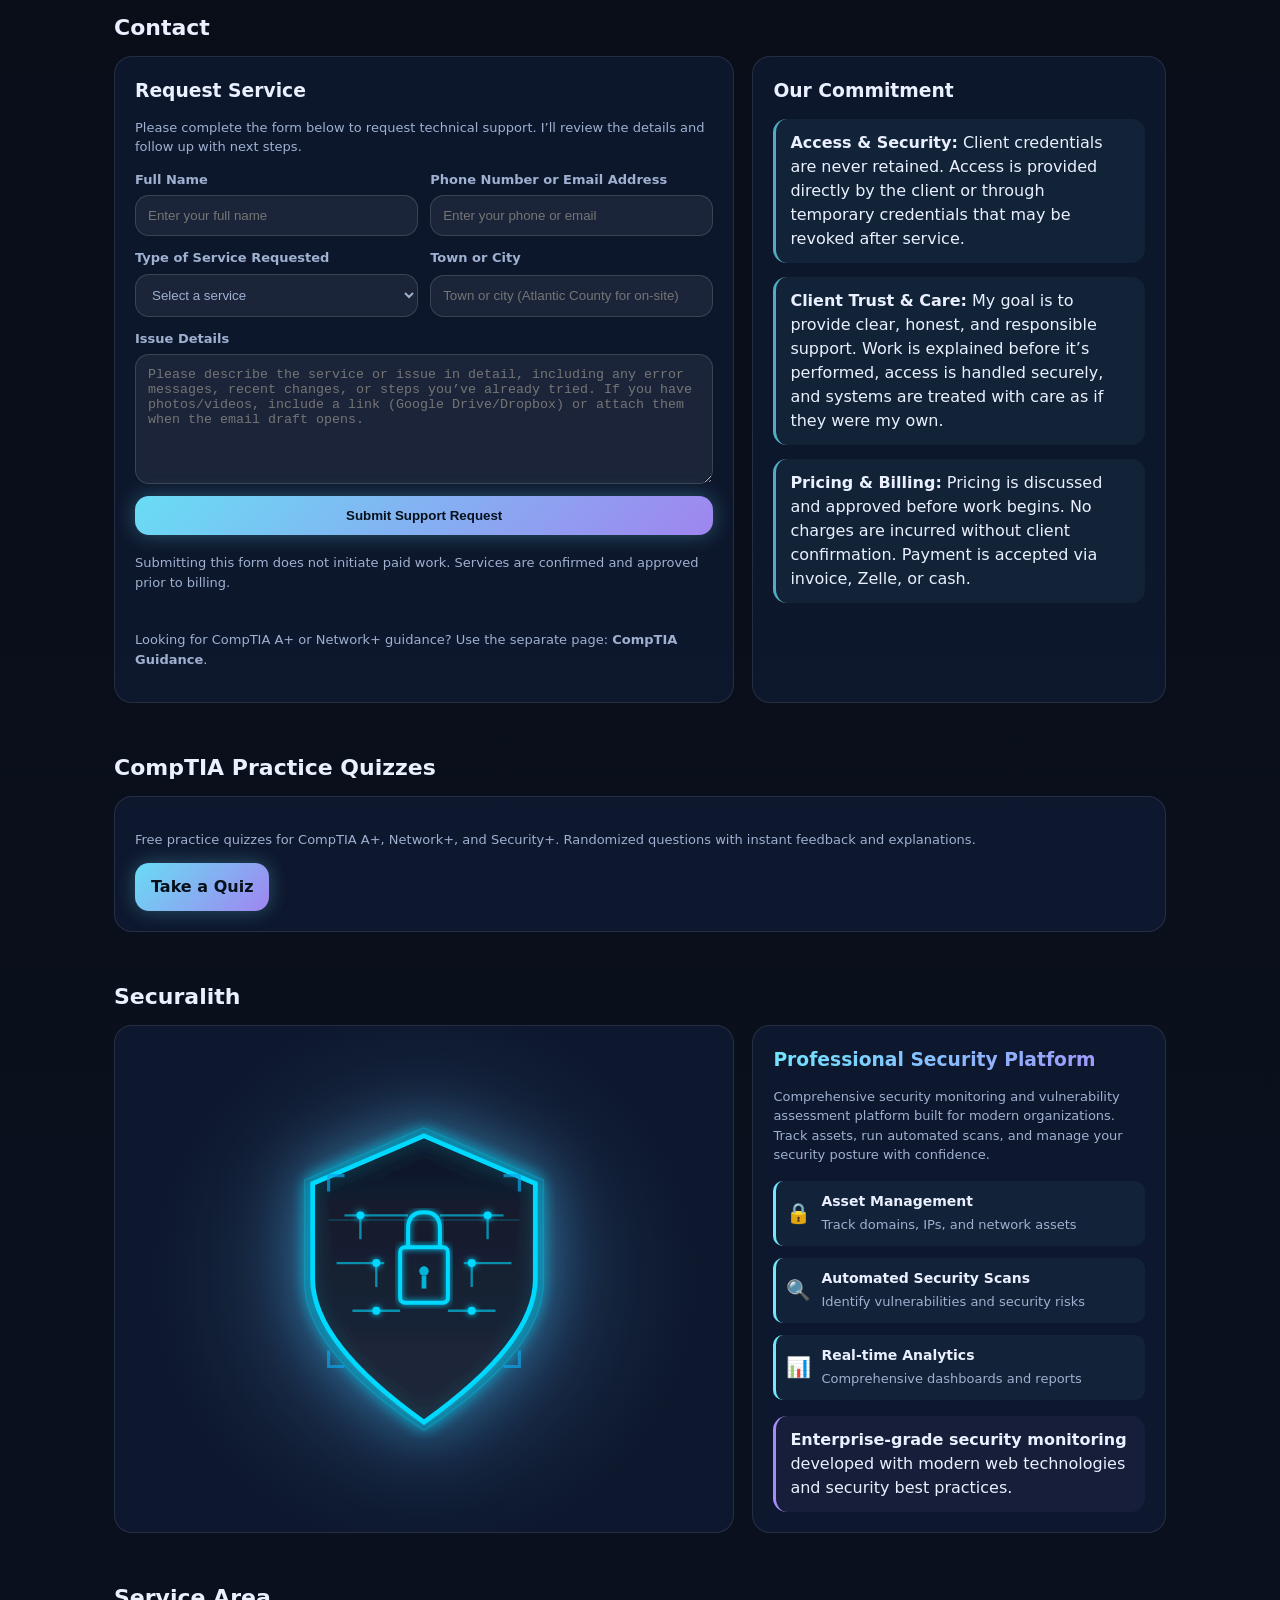
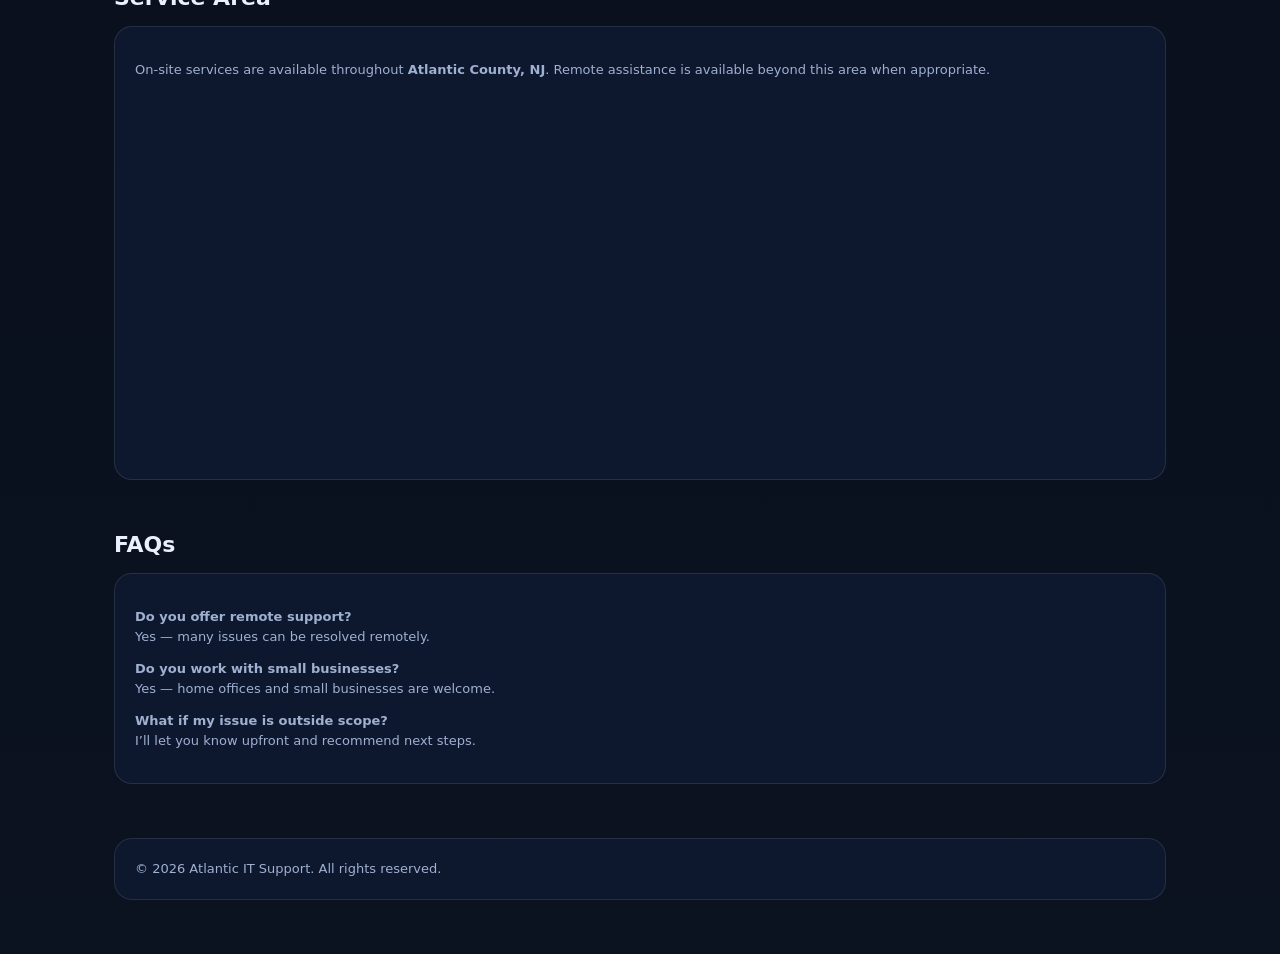
==== commit faf7d89b: "Rebrand quiz page to CompTIAPrep.net, update exam codes, simplify to free preview - Rename nav link " ====
--- a/index.html
+++ b/index.html
@@ -38,7 +38,7 @@
     <nav id="mobileMenu" class="links" aria-label="Primary navigation">
       <a href="index.html">Tech Services</a>
       <a href="remote-support.html">Remote Support</a>
-      <a href="comptia-guidance.html">CompTIA Quiz</a>
+      <a href="comptia-guidance.html">CompTIAPrep.net</a>
       <a href="about.html">About</a>
     </nav>
 
--- a/styles.css
+++ b/styles.css
@@ -835,6 +835,10 @@
   .result-actions .btn{ min-width:auto; }
 }
 
+@media (max-width:520px){
+  .plan-cards{ grid-template-columns:1fr; max-width:280px; margin-left:auto; margin-right:auto; }
+}
+
 /* Small phones */
 @media (max-width:480px){
   .logo{
@@ -852,3 +856,252 @@
     min-width: 220px;
   }
 }
+
+/* CompTIAPrep brand logo */
+.comptiaprep-brand-logo{
+  max-width:320px;
+  height:auto;
+  display:block;
+  margin-bottom:12px;
+  border-radius:14px;
+}
+
+@media (max-width:700px){
+  .comptiaprep-brand-logo{ max-width:200px; }
+}
+
+/* ═══════════ Paywall ═══════════ */
+
+.paywall-features{
+  list-style:none;
+  padding:0;
+  margin:0 0 24px;
+  text-align:left;
+  max-width:340px;
+  margin-left:auto;
+  margin-right:auto;
+}
+
+.paywall-features li{
+  padding:6px 0 6px 24px;
+  position:relative;
+  color:var(--muted);
+}
+
+.paywall-features li::before{
+  content:"\2713";
+  position:absolute;
+  left:0;
+  color:var(--accent);
+  font-weight:700;
+}
+
+/* Plan cards */
+
+.plan-cards{
+  display:grid;
+  grid-template-columns:repeat(3,1fr);
+  gap:12px;
+  margin:20px 0;
+}
+
+.plan-card{
+  display:flex;
+  flex-direction:column;
+  align-items:center;
+  gap:2px;
+  padding:20px 12px;
+  border-radius:14px;
+  border:1px solid var(--border);
+  background:rgba(255,255,255,.04);
+  color:var(--text);
+  cursor:pointer;
+  transition: all 0.25s ease;
+  position:relative;
+}
+
+.plan-card:hover{
+  background:rgba(110,231,255,.08);
+  border-color:rgba(110,231,255,.3);
+}
+
+.plan-card.selected{
+  background:rgba(110,231,255,.12);
+  border-color:var(--accent);
+  box-shadow: 0 0 16px rgba(110,231,255,.2);
+}
+
+.plan-card.best-value{
+  border-color:rgba(167,139,250,.4);
+}
+
+.plan-card.best-value.selected{
+  border-color:var(--accent2);
+  box-shadow: 0 0 16px rgba(167,139,250,.3);
+}
+
+.plan-badge{
+  position:absolute;
+  top:-10px;
+  font-size:11px;
+  font-weight:700;
+  padding:2px 10px;
+  border-radius:8px;
+  background: linear-gradient(135deg, var(--accent), var(--accent2));
+  color:#06101b;
+}
+
+.plan-name{
+  font-size:13px;
+  font-weight:700;
+  color:var(--muted);
+}
+
+.plan-price{
+  font-size:32px;
+  font-weight:800;
+  background: linear-gradient(135deg, var(--accent), var(--accent2));
+  -webkit-background-clip:text;
+  background-clip:text;
+  -webkit-text-fill-color:transparent;
+}
+
+.plan-period{
+  font-size:12px;
+  color:var(--muted);
+}
+
+.paywall-buy{
+  display:block;
+  width:100%;
+  max-width:320px;
+  margin:0 auto 20px;
+  padding:14px 24px;
+  font-size:16px;
+}
+
+.paywall-buy:disabled{
+  opacity:0.5;
+  cursor:not-allowed;
+}
+
+.paywall-trial-section{
+  border-top:1px solid var(--border);
+  padding-top:20px;
+  text-align:center;
+  margin-bottom:20px;
+}
+
+.paywall-trial-input{
+  display:flex;
+  gap:8px;
+  max-width:340px;
+  margin:10px auto 0;
+}
+
+.paywall-trial-input input{
+  flex:1;
+  padding:10px 14px;
+  background:var(--bg);
+  border:1px solid var(--border);
+  border-radius:10px;
+  color:var(--text);
+  font-size:14px;
+}
+
+.paywall-code-section{
+  border-top:1px solid var(--border);
+  padding-top:20px;
+  text-align:center;
+}
+
+.paywall-code-input{
+  display:flex;
+  gap:8px;
+  max-width:340px;
+  margin:10px auto 0;
+}
+
+.paywall-code-input input{
+  flex:1;
+  padding:10px 14px;
+  background:var(--bg);
+  border:1px solid var(--border);
+  border-radius:10px;
+  color:var(--text);
+  font-family:monospace;
+  font-size:14px;
+  text-transform:uppercase;
+  letter-spacing:2px;
+}
+
+.paywall-code-input input::placeholder{
+  text-transform:none;
+  letter-spacing:normal;
+}
+
+.code-error{
+  color:#ff6b6b;
+  margin-top:8px;
+}
+
+/* Access code success */
+
+.access-code-display{
+  display:flex;
+  align-items:center;
+  justify-content:center;
+  gap:12px;
+  margin:12px 0 16px;
+}
+
+.access-code-display code{
+  font-size:24px;
+  font-weight:700;
+  letter-spacing:4px;
+  padding:12px 20px;
+  background:var(--bg);
+  border:2px solid var(--accent);
+  border-radius:12px;
+  color:var(--accent);
+}
+
+/* Free banner */
+
+.free-banner{
+  background: linear-gradient(135deg, rgba(110,231,255,0.1), rgba(167,139,250,0.1));
+  border:1px solid rgba(110,231,255,0.2);
+  border-radius:10px;
+  padding:10px 16px;
+  text-align:center;
+  font-size:13px;
+  font-weight:600;
+  color:var(--accent);
+  margin-bottom:16px;
+}
+
+/* Access status */
+
+.access-status{
+  text-align:center;
+  margin-bottom:12px;
+  padding:8px 16px;
+  background:rgba(110,231,255,0.06);
+  border-radius:10px;
+  border:1px solid rgba(110,231,255,0.15);
+}
+
+/* Result upgrade prompt */
+
+.result-upgrade{
+  margin:20px 0;
+  padding:16px;
+  background: linear-gradient(135deg, rgba(110,231,255,0.08), rgba(167,139,250,0.08));
+  border:1px solid rgba(110,231,255,0.2);
+  border-radius:12px;
+  text-align:center;
+}
+
+.result-upgrade .btn{
+  margin-top:10px;
+}
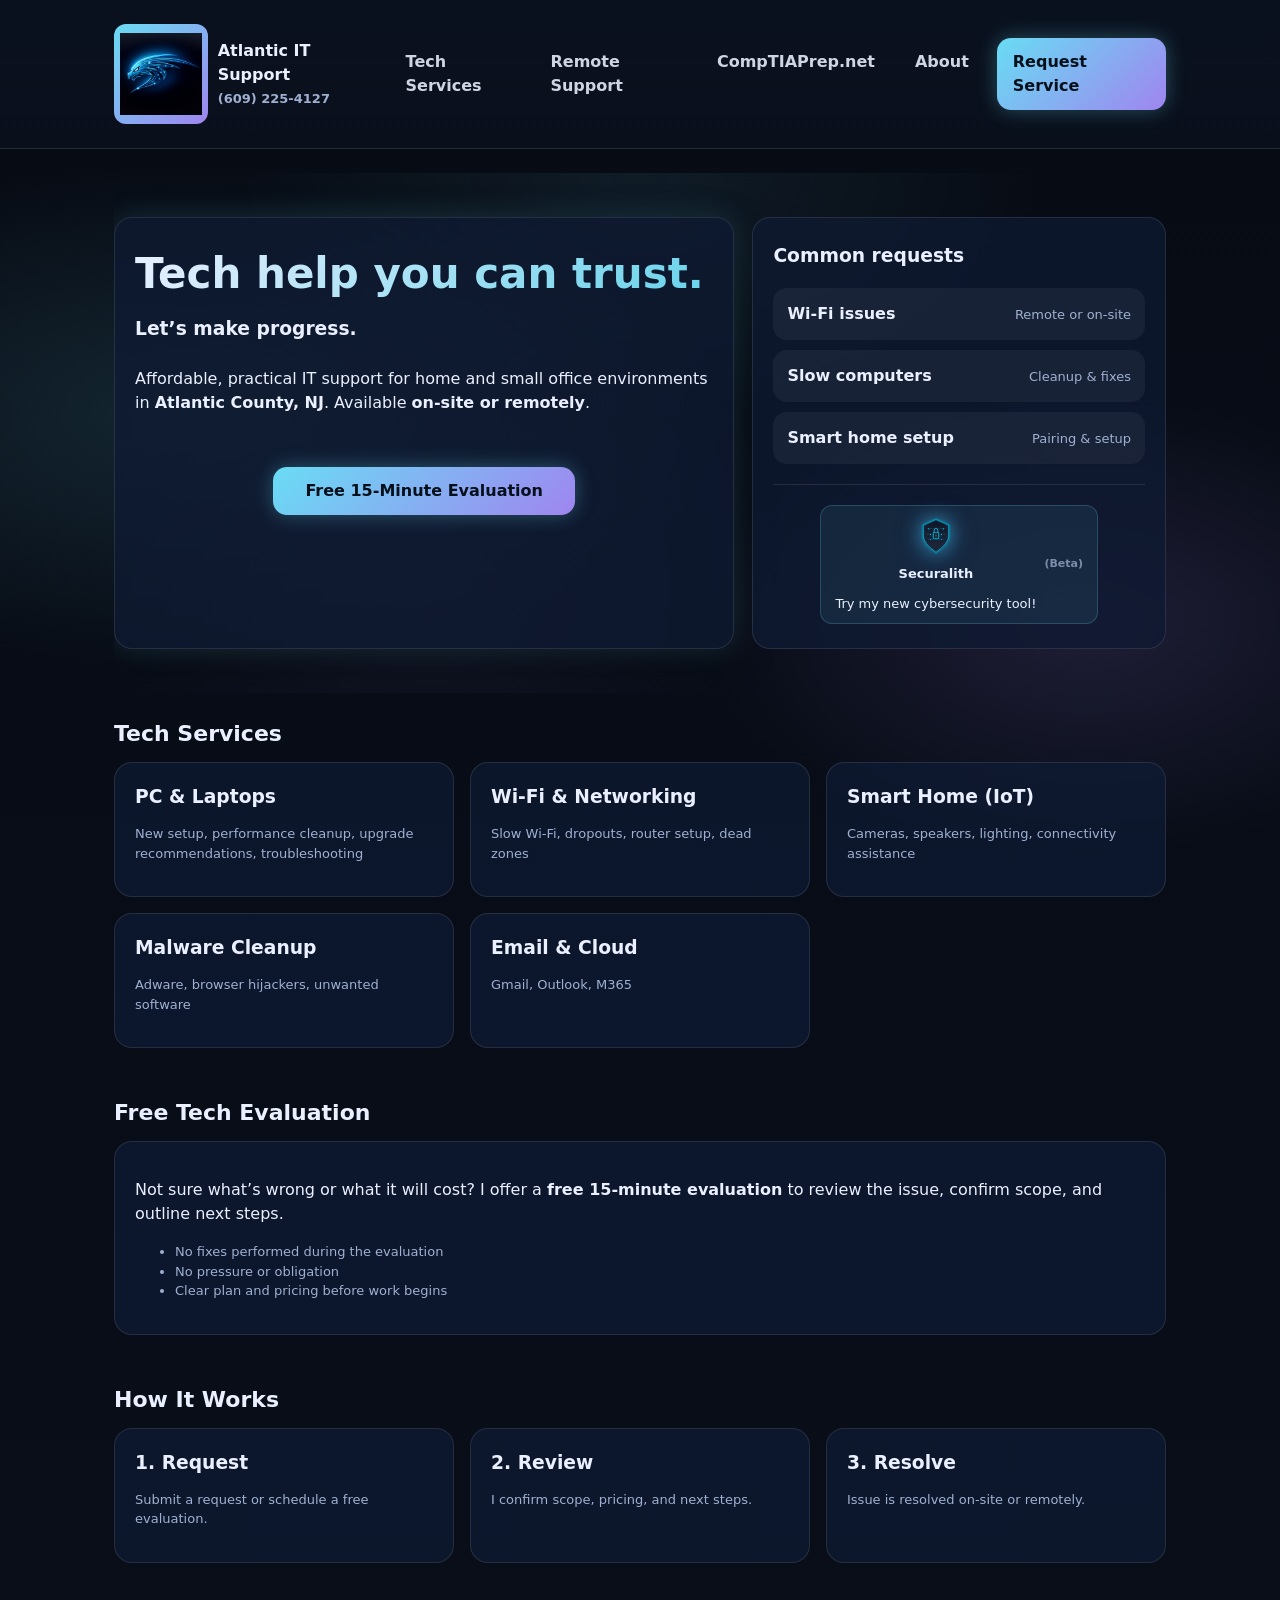
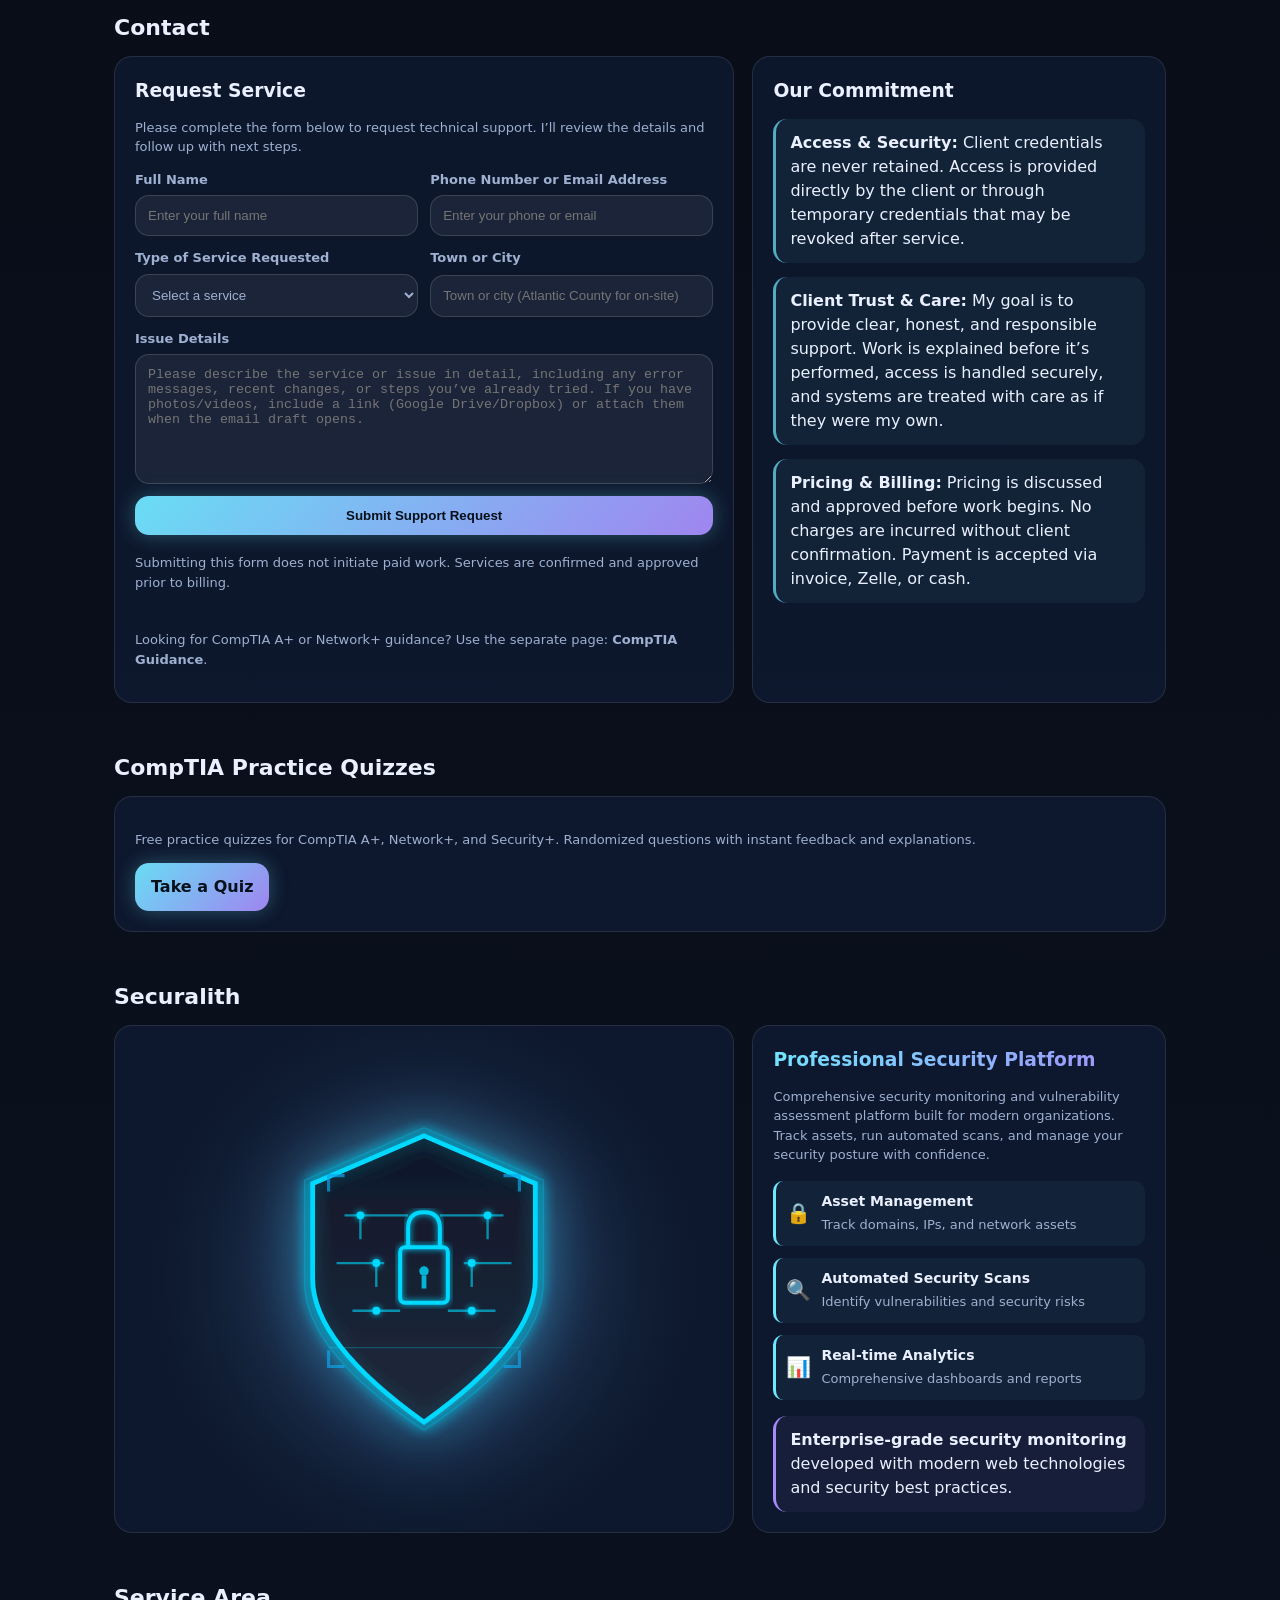
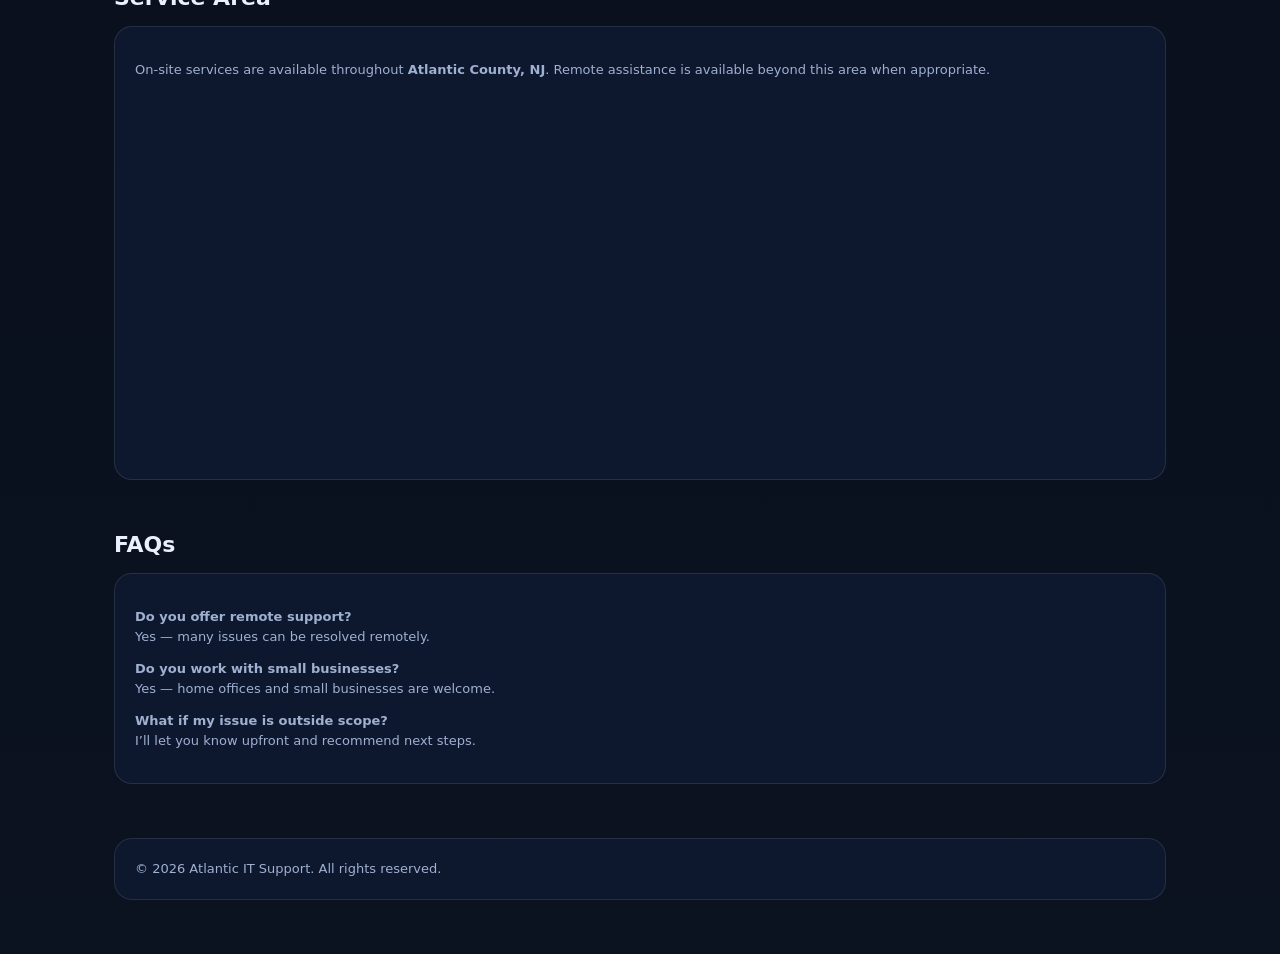
==== commit dd1e8ca1: "Security hardening, SEO, accessibility, and cleanup - Restrict CORS to atlanticitsupport.com, add HT" ====
--- a/index.html
+++ b/index.html
@@ -5,11 +5,37 @@
   <meta name="viewport" content="width=device-width, initial-scale=1"/>
   <meta http-equiv="Content-Security-Policy" content="default-src 'self'; script-src 'self'; style-src 'self' 'unsafe-inline'; img-src 'self' data:; font-src 'self'; connect-src 'self' https://www.securalith.com/; frame-src https://www.google.com; frame-ancestors 'none'; base-uri 'self'; form-action 'self';" />
   <meta name="description" content="Local IT support in Atlantic County, NJ. Computers, Wi-Fi, smart home setup, cleanup, and tech diagnostics."/>
+  <meta property="og:title" content="Atlantic IT Support"/>
+  <meta property="og:description" content="Local IT support in Atlantic County, NJ. Computers, Wi-Fi, smart home setup, cleanup, and tech diagnostics."/>
+  <meta property="og:type" content="website"/>
+  <meta property="og:url" content="https://atlanticitsupport.com/"/>
+  <meta property="og:image" content="https://atlanticitsupport.com/Atlantic IT logo.png"/>
+  <meta name="twitter:card" content="summary"/>
+  <meta name="twitter:title" content="Atlantic IT Support"/>
+  <meta name="twitter:description" content="Local IT support in Atlantic County, NJ. Computers, Wi-Fi, smart home setup, cleanup, and tech diagnostics."/>
   <link rel="icon" type="image/png" href="favicon.png">
   <title>Atlantic IT Support</title>
   <link rel="stylesheet" href="styles.css"/>
+  <script type="application/ld+json">
+  {
+    "@context": "https://schema.org",
+    "@type": "LocalBusiness",
+    "name": "Atlantic IT Support",
+    "description": "Local IT support in Atlantic County, NJ. Computers, Wi-Fi, smart home setup, cleanup, and tech diagnostics.",
+    "url": "https://atlanticitsupport.com",
+    "telephone": "+1-609-225-4127",
+    "email": "shawn@atlanticitsupport.com",
+    "areaServed": {
+      "@type": "AdministrativeArea",
+      "name": "Atlantic County, NJ"
+    },
+    "serviceType": ["IT Support", "Computer Repair", "Wi-Fi Setup", "Smart Home Setup", "Malware Cleanup"],
+    "priceRange": "$$"
+  }
+  </script>
 </head>
 <body>
+<a href="#main" class="skip-link">Skip to main content</a>
 
 <div class="nav">
   <div class="wrap">
@@ -46,7 +72,7 @@
   </div>
 </div>
 
-<main class="wrap">
+<main id="main" class="wrap">
 
 <section class="hero">
   <div class="grid">
@@ -251,7 +277,7 @@
       
       <!-- Shield Logo -->
       <div style="position: relative; z-index: 1; width: 100%; max-width: 350px; height: 350px; display: flex; align-items: center; justify-content: center;">
-        <a href="https://www.securalith.com/" target="_blank" rel="noopener noreferrer" style="width: 100%; height: 100%; display: flex; align-items: center; justify-content: center; transition: transform 0.3s ease, filter 0.3s ease;" onmouseover="this.style.transform='scale(1.05)'; this.style.filter='brightness(1.1)'" onmouseout="this.style.transform='scale(1)'; this.style.filter='brightness(1)'">
+        <a href="https://www.securalith.com/" target="_blank" rel="noopener noreferrer" class="securalith-logo-link">
           <img 
             src="shield-logo.svg" 
             alt="Securalith Shield Logo" 
--- a/styles.css
+++ b/styles.css
@@ -13,6 +13,22 @@
 
 *{box-sizing:border-box}
 
+.skip-link{
+  position:absolute;
+  left:-9999px;
+  top:0;
+  z-index:9999;
+  padding:8px 16px;
+  background:var(--accent);
+  color:#000;
+  font-weight:700;
+  text-decoration:none;
+  border-radius:0 0 8px 0;
+}
+.skip-link:focus{
+  left:0;
+}
+
 body{
   margin:0;
   font-family: ui-sans-serif, system-ui, -apple-system, Segoe UI, Roboto, Helvetica, Arial;
@@ -121,6 +137,19 @@
 
 .hero-shield-link:hover .hero-shield{
   filter: drop-shadow(0 0 16px rgba(110,231,255,0.7)) drop-shadow(0 2px 20px rgba(0,100,200,0.5));
+}
+
+.securalith-logo-link{
+  width:100%;
+  height:100%;
+  display:flex;
+  align-items:center;
+  justify-content:center;
+  transition: transform 0.3s ease, filter 0.3s ease;
+}
+.securalith-logo-link:hover{
+  transform:scale(1.05);
+  filter:brightness(1.1);
 }
 
 .beta-label{
@@ -835,10 +864,6 @@
   .result-actions .btn{ min-width:auto; }
 }
 
-@media (max-width:520px){
-  .plan-cards{ grid-template-columns:1fr; max-width:280px; margin-left:auto; margin-right:auto; }
-}
-
 /* Small phones */
 @media (max-width:480px){
   .logo{
@@ -896,81 +921,6 @@
   font-weight:700;
 }
 
-/* Plan cards */
-
-.plan-cards{
-  display:grid;
-  grid-template-columns:repeat(3,1fr);
-  gap:12px;
-  margin:20px 0;
-}
-
-.plan-card{
-  display:flex;
-  flex-direction:column;
-  align-items:center;
-  gap:2px;
-  padding:20px 12px;
-  border-radius:14px;
-  border:1px solid var(--border);
-  background:rgba(255,255,255,.04);
-  color:var(--text);
-  cursor:pointer;
-  transition: all 0.25s ease;
-  position:relative;
-}
-
-.plan-card:hover{
-  background:rgba(110,231,255,.08);
-  border-color:rgba(110,231,255,.3);
-}
-
-.plan-card.selected{
-  background:rgba(110,231,255,.12);
-  border-color:var(--accent);
-  box-shadow: 0 0 16px rgba(110,231,255,.2);
-}
-
-.plan-card.best-value{
-  border-color:rgba(167,139,250,.4);
-}
-
-.plan-card.best-value.selected{
-  border-color:var(--accent2);
-  box-shadow: 0 0 16px rgba(167,139,250,.3);
-}
-
-.plan-badge{
-  position:absolute;
-  top:-10px;
-  font-size:11px;
-  font-weight:700;
-  padding:2px 10px;
-  border-radius:8px;
-  background: linear-gradient(135deg, var(--accent), var(--accent2));
-  color:#06101b;
-}
-
-.plan-name{
-  font-size:13px;
-  font-weight:700;
-  color:var(--muted);
-}
-
-.plan-price{
-  font-size:32px;
-  font-weight:800;
-  background: linear-gradient(135deg, var(--accent), var(--accent2));
-  -webkit-background-clip:text;
-  background-clip:text;
-  -webkit-text-fill-color:transparent;
-}
-
-.plan-period{
-  font-size:12px;
-  color:var(--muted);
-}
-
 .paywall-buy{
   display:block;
   width:100%;
@@ -983,87 +933,6 @@
 .paywall-buy:disabled{
   opacity:0.5;
   cursor:not-allowed;
-}
-
-.paywall-trial-section{
-  border-top:1px solid var(--border);
-  padding-top:20px;
-  text-align:center;
-  margin-bottom:20px;
-}
-
-.paywall-trial-input{
-  display:flex;
-  gap:8px;
-  max-width:340px;
-  margin:10px auto 0;
-}
-
-.paywall-trial-input input{
-  flex:1;
-  padding:10px 14px;
-  background:var(--bg);
-  border:1px solid var(--border);
-  border-radius:10px;
-  color:var(--text);
-  font-size:14px;
-}
-
-.paywall-code-section{
-  border-top:1px solid var(--border);
-  padding-top:20px;
-  text-align:center;
-}
-
-.paywall-code-input{
-  display:flex;
-  gap:8px;
-  max-width:340px;
-  margin:10px auto 0;
-}
-
-.paywall-code-input input{
-  flex:1;
-  padding:10px 14px;
-  background:var(--bg);
-  border:1px solid var(--border);
-  border-radius:10px;
-  color:var(--text);
-  font-family:monospace;
-  font-size:14px;
-  text-transform:uppercase;
-  letter-spacing:2px;
-}
-
-.paywall-code-input input::placeholder{
-  text-transform:none;
-  letter-spacing:normal;
-}
-
-.code-error{
-  color:#ff6b6b;
-  margin-top:8px;
-}
-
-/* Access code success */
-
-.access-code-display{
-  display:flex;
-  align-items:center;
-  justify-content:center;
-  gap:12px;
-  margin:12px 0 16px;
-}
-
-.access-code-display code{
-  font-size:24px;
-  font-weight:700;
-  letter-spacing:4px;
-  padding:12px 20px;
-  background:var(--bg);
-  border:2px solid var(--accent);
-  border-radius:12px;
-  color:var(--accent);
 }
 
 /* Free banner */
@@ -1080,17 +949,6 @@
   margin-bottom:16px;
 }
 
-/* Access status */
-
-.access-status{
-  text-align:center;
-  margin-bottom:12px;
-  padding:8px 16px;
-  background:rgba(110,231,255,0.06);
-  border-radius:10px;
-  border:1px solid rgba(110,231,255,0.15);
-}
-
 /* Result upgrade prompt */
 
 .result-upgrade{
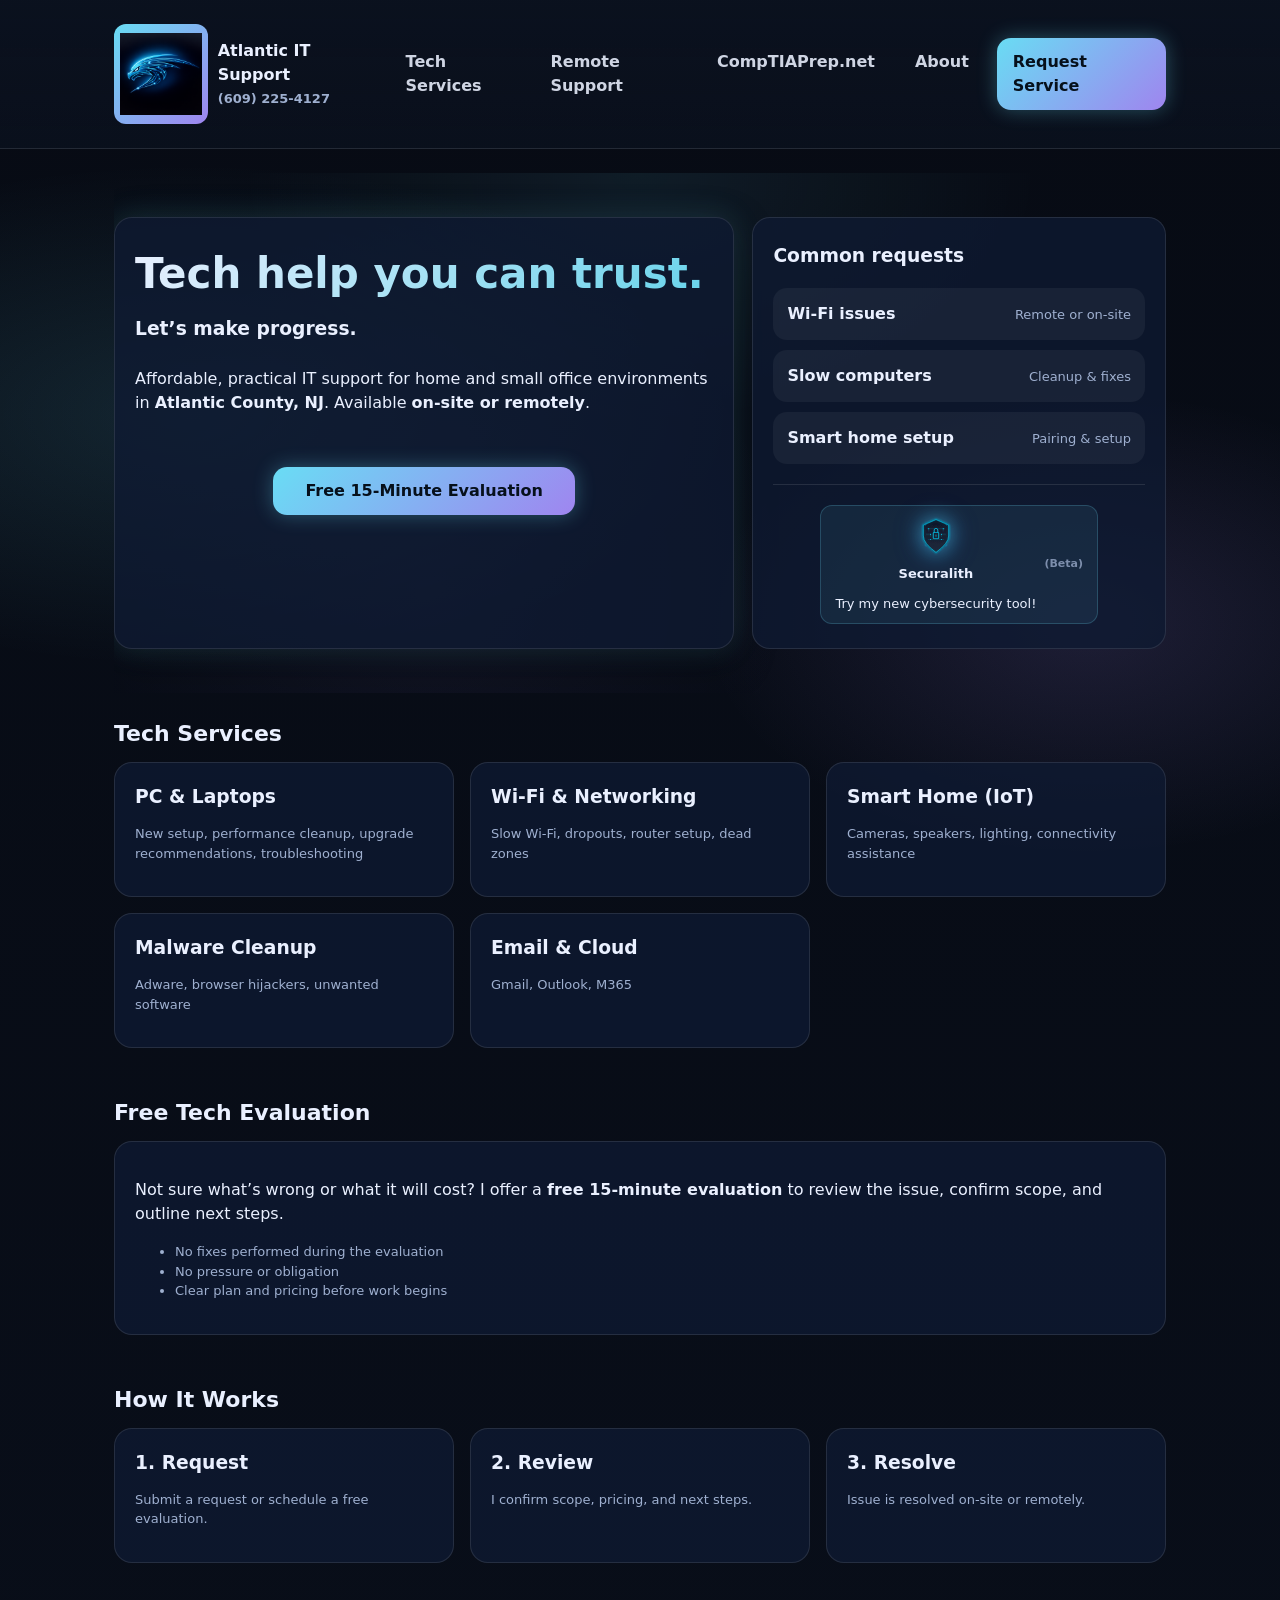
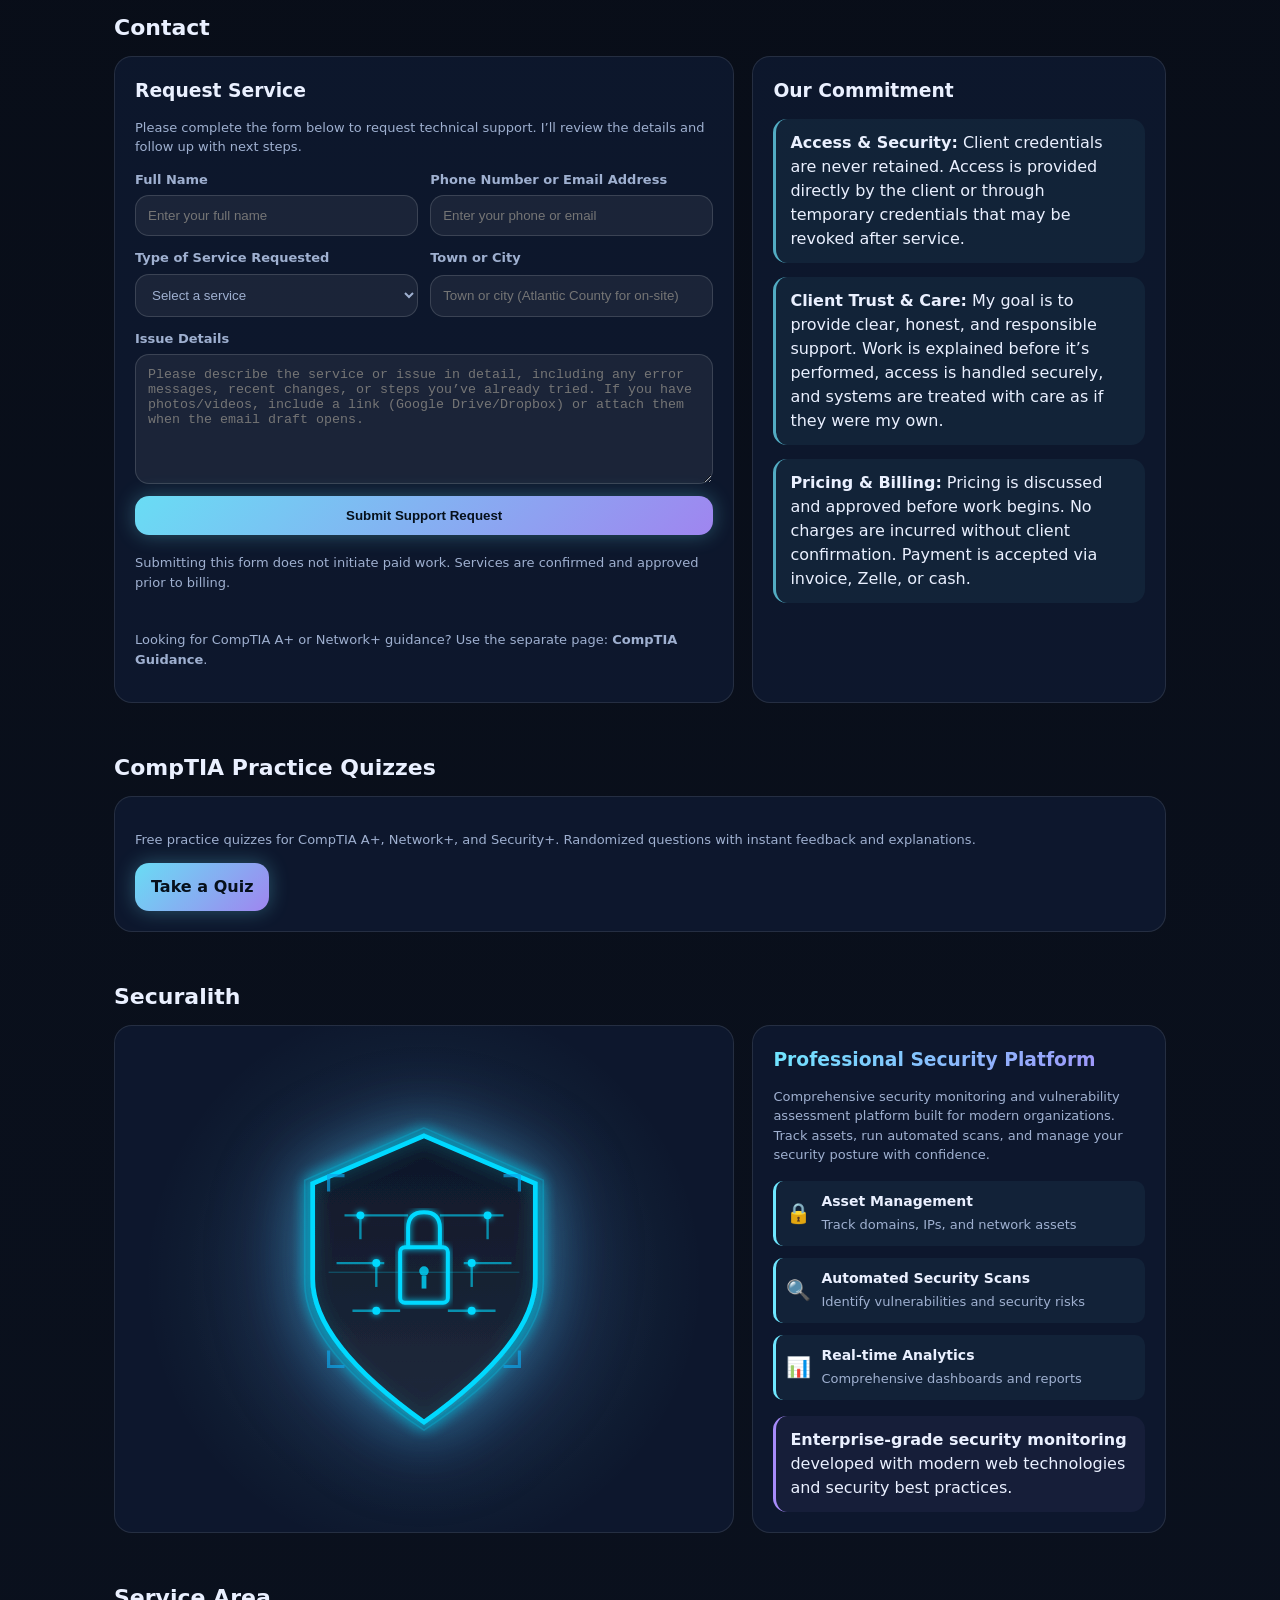
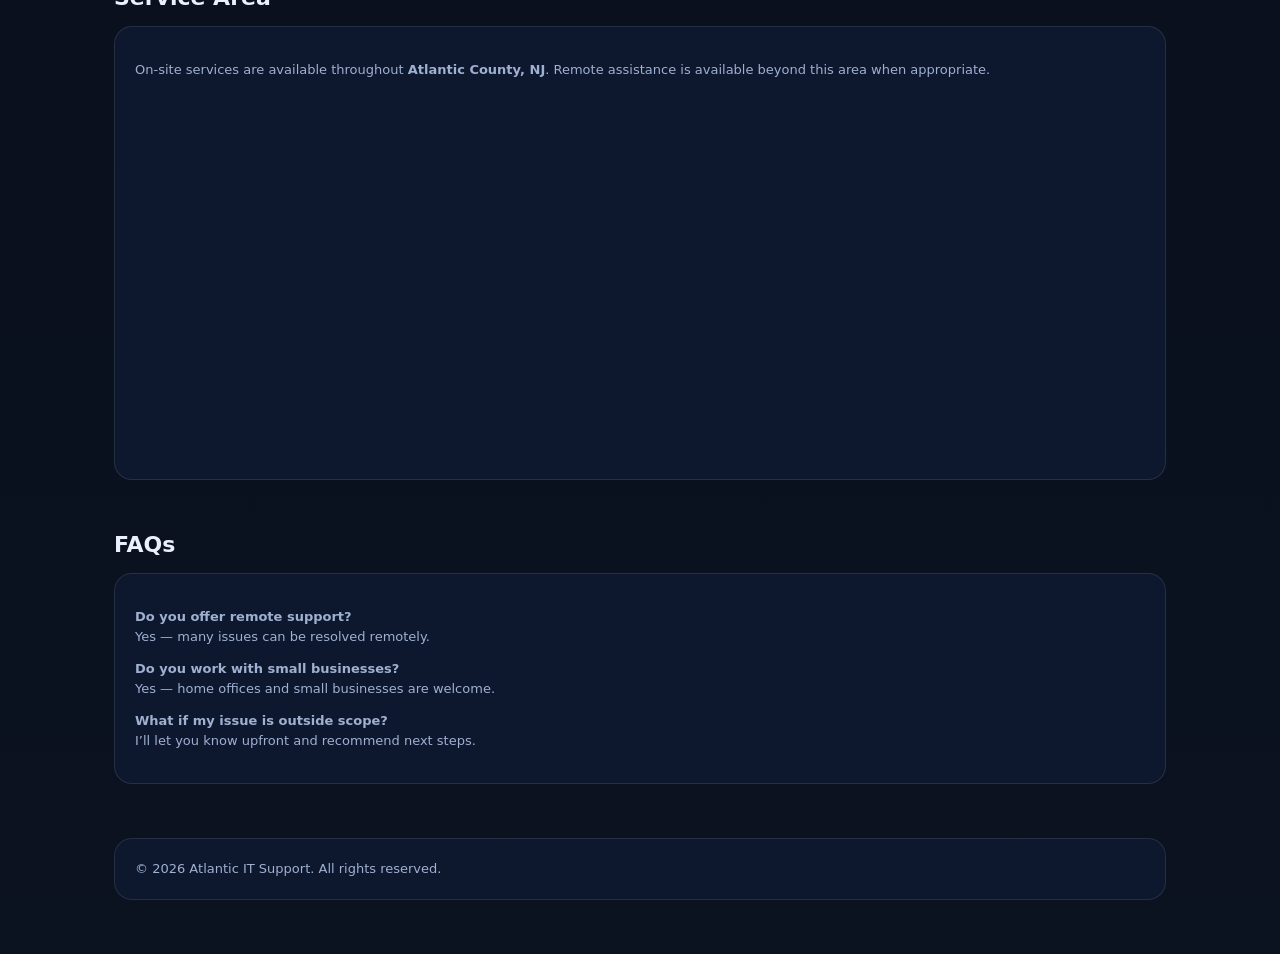
==== commit 51b34295: "Add HSTS, cache headers, canonical tags, and optimize images - Add Strict-Transport-Security header " ====
--- a/index.html
+++ b/index.html
@@ -13,6 +13,7 @@
   <meta name="twitter:card" content="summary"/>
   <meta name="twitter:title" content="Atlantic IT Support"/>
   <meta name="twitter:description" content="Local IT support in Atlantic County, NJ. Computers, Wi-Fi, smart home setup, cleanup, and tech diagnostics."/>
+  <link rel="canonical" href="https://atlanticitsupport.com/"/>
   <link rel="icon" type="image/png" href="favicon.png">
   <title>Atlantic IT Support</title>
   <link rel="stylesheet" href="styles.css"/>
